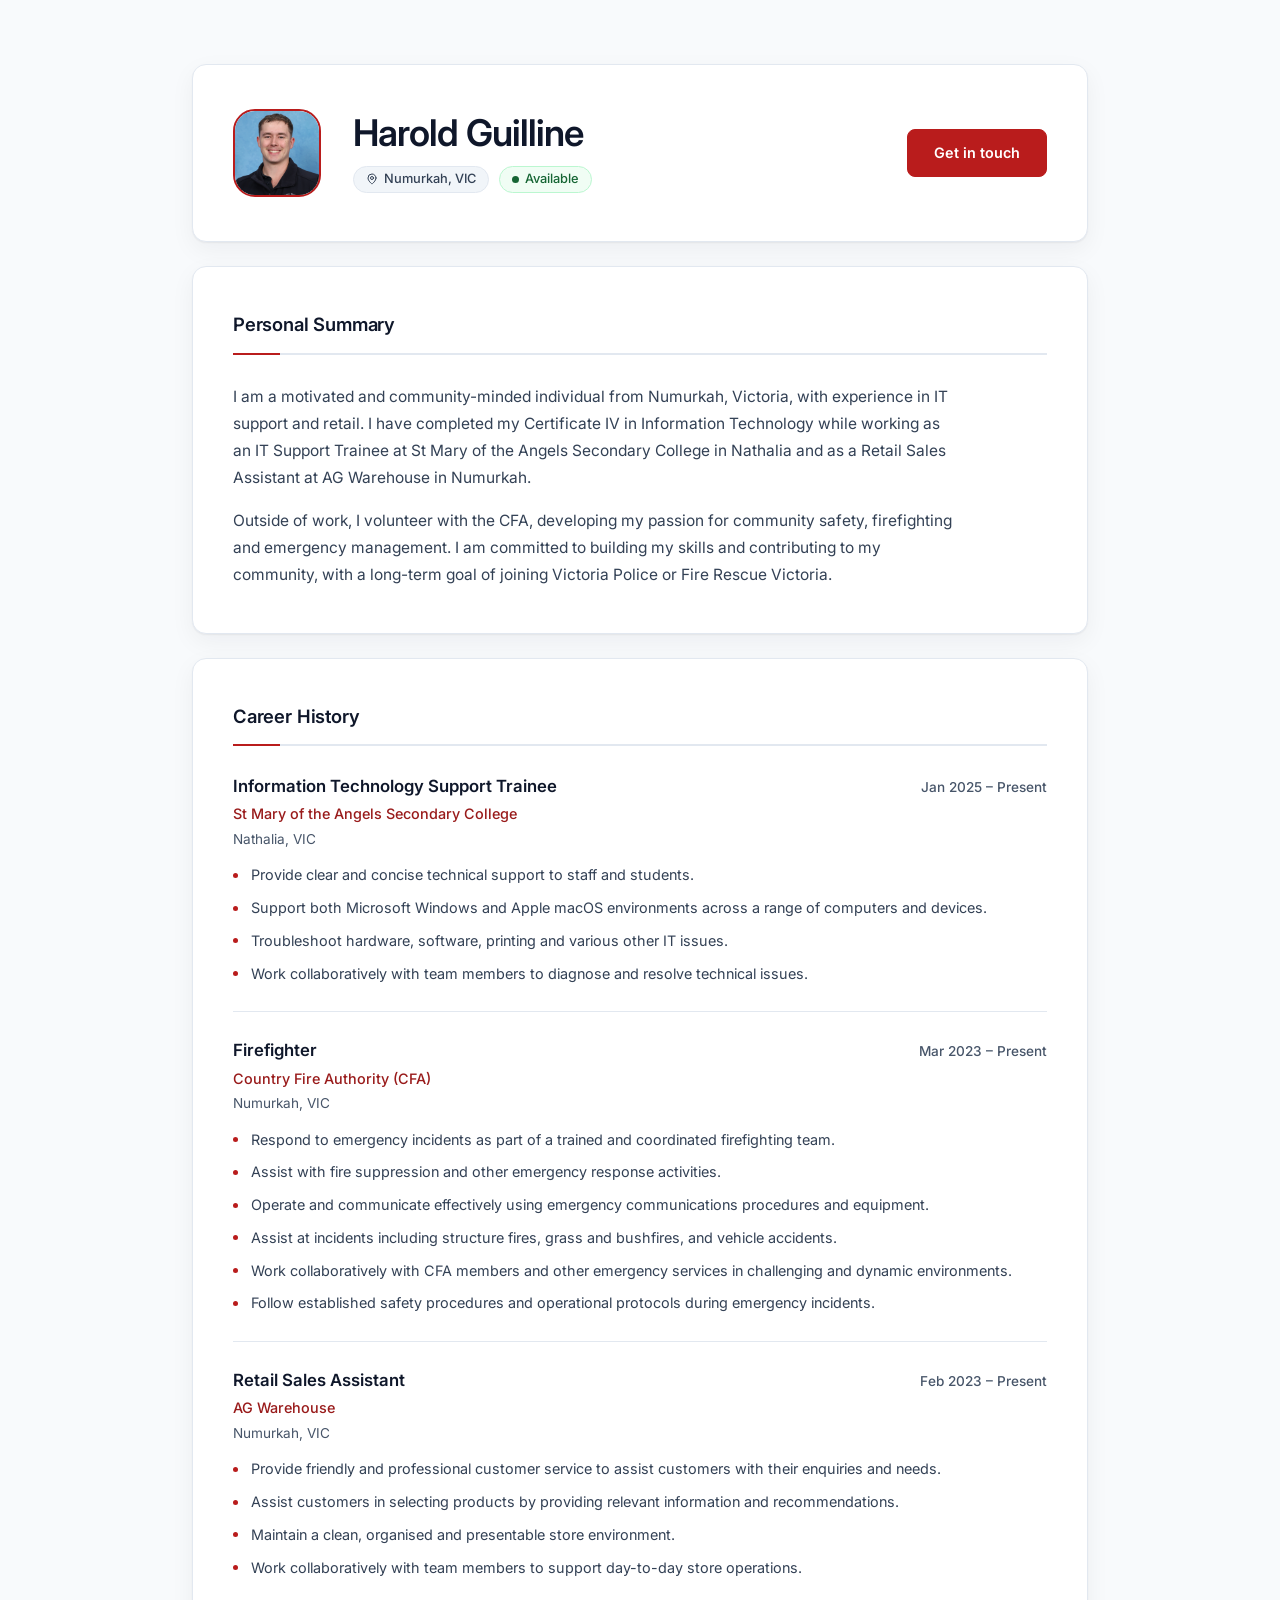
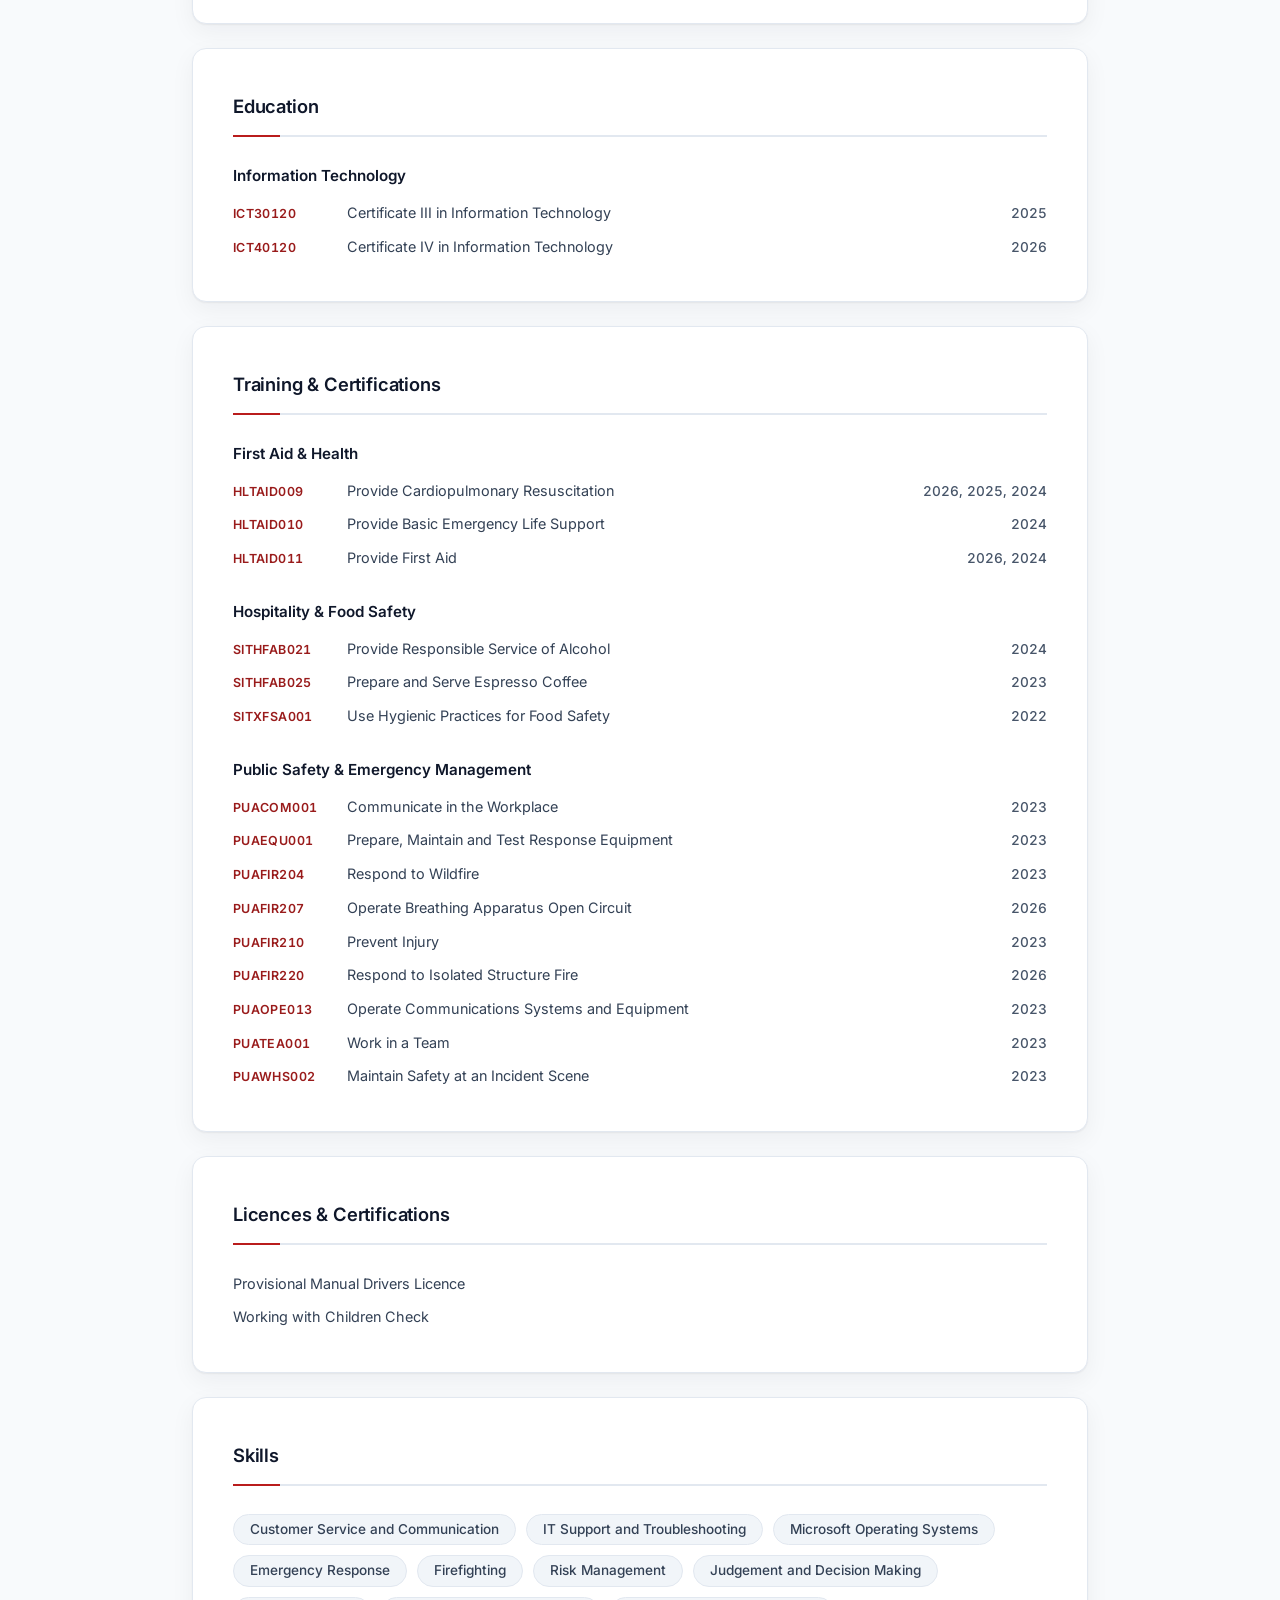
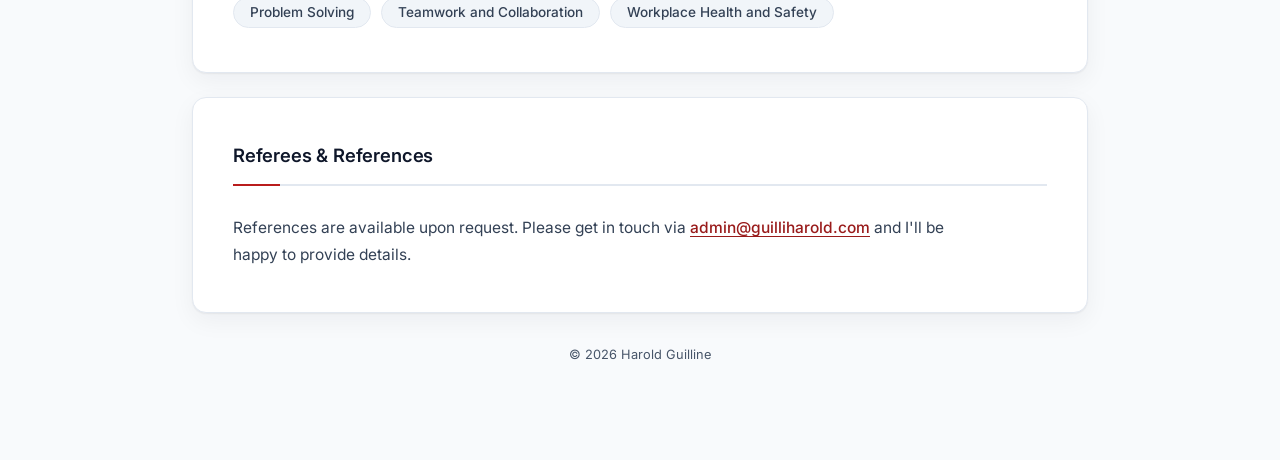
==== index.html @ 41d36a2b "Update index.html" ====
<!DOCTYPE html>
<html lang="en">
<head>
  <meta charset="UTF-8" />
  <meta name="viewport" content="width=device-width, initial-scale=1.0" />
  <title>Harold Guilline | Digital Resume</title>
  <link rel="preconnect" href="https://fonts.googleapis.com" />
  <link rel="preconnect" href="https://fonts.gstatic.com" crossorigin />
  <link href="https://fonts.googleapis.com/css2?family=Inter:wght@300;400;500;600&display=swap" rel="stylesheet" />
  <link rel="stylesheet" href="style.css" />
</head>
<body>

  <div class="background"></div>

  <main class="wrap">

    <!-- Hero Header -->
    <section class="card hero-card fade-in" style="--d:0.1s">
      <div class="hero-inner">

        <div class="avatar fade-in" style="--d:0.15s">
          <img src="avatar.jpg" alt="Harold Guilline" />
        </div>

        <div class="hero-text">
          <h1 class="title">Harold Guilline</h1>

          <div class="hero-badges">
            <span class="badge">
              <svg width="12" height="12" viewBox="0 0 24 24" fill="none" stroke="currentColor" stroke-width="2" stroke-linecap="round" stroke-linejoin="round"><path d="M20 10c0 6-8 12-8 12S4 16 4 10a8 8 0 0 1 16 0z"/><circle cx="12" cy="10" r="3"/></svg>
              Numurkah, VIC
            </span>
            <span class="badge badge-available">
              <span class="pulse-dot"></span>
              Available
            </span>
          </div>
        </div>

        <a class="button fade-in" style="--d:0.3s" href="mailto:admin@guilliharold.com">Get in touch</a>

      </div>
    </section>

    <!-- Personal Summary -->
    <section class="card fade-in" style="--d:0.2s">
      <h2 class="section-heading">Personal Summary</h2>
      <p class="about-text">
        I am a motivated and community-minded individual from Numurkah, Victoria, with experience in IT support and retail. I have completed my Certificate IV in Information Technology while working as an IT Support Trainee at St Mary of the Angels Secondary College in Nathalia and as a Retail Sales Assistant at AG Warehouse in Numurkah.
      </p>
      <p class="about-text">
        Outside of work, I volunteer with the CFA, developing my passion for community safety, firefighting and emergency management. I am committed to building my skills and contributing to my community, with a long-term goal of joining Victoria Police or Fire Rescue Victoria.
      </p>
    </section>

    <!-- Experience -->
    <section class="card fade-in" style="--d:0.3s">
      <h2 class="section-heading">Career History</h2>

      <div class="entry">
        <div class="entry-meta">
          <div class="entry-left">
            <span class="entry-role">Information Technology Support Trainee</span>
            <span class="entry-org">St Mary of the Angels Secondary College</span>
            <span class="entry-location">Nathalia, VIC</span>
          </div>
          <span class="entry-date">Jan 2025 – Present</span>
        </div>
        <ul class="entry-bullets">
          <li>Provide clear and concise technical support to staff and students.</li>
          <li>Support both Microsoft Windows and Apple macOS environments across a range of computers and devices.</li>
          <li>Troubleshoot hardware, software, printing and various other IT issues.</li>
          <li>Work collaboratively with team members to diagnose and resolve technical issues.</li>
        </ul>
      </div>

      <div class="entry">
        <div class="entry-meta">
          <div class="entry-left">
            <span class="entry-role">Firefighter</span>
            <span class="entry-org">Country Fire Authority (CFA)</span>
            <span class="entry-location">Numurkah, VIC</span>
          </div>
          <span class="entry-date">Mar 2023 – Present</span>
        </div>
        <ul class="entry-bullets">
          <li>Respond to emergency incidents as part of a trained and coordinated firefighting team.</li>
          <li>Assist with fire suppression and other emergency response activities.</li>
          <li>Operate and communicate effectively using emergency communications procedures and equipment.</li>
          <li>Assist at incidents including structure fires, grass and bushfires, and vehicle accidents.</li>
          <li>Work collaboratively with CFA members and other emergency services in challenging and dynamic environments.</li>
          <li>Follow established safety procedures and operational protocols during emergency incidents.</li>
        </ul>
      </div>
      
      <div class="entry">
        <div class="entry-meta">
          <div class="entry-left">
            <span class="entry-role">Retail Sales Assistant</span>
            <span class="entry-org">AG Warehouse</span>
            <span class="entry-location">Numurkah, VIC</span>
          </div>
          <span class="entry-date">Feb 2023 – Present</span>
        </div>
        <ul class="entry-bullets">
          <li>Provide friendly and professional customer service to assist customers with their enquiries and needs.</li>
          <li>Assist customers in selecting products by providing relevant information and recommendations.</li>
          <li>Maintain a clean, organised and presentable store environment.</li>
          <li>Work collaboratively with team members to support day-to-day store operations.</li>
        </ul>
      </div>

    </section>

    <!-- Qualifications -->
    <section class="card fade-in" style="--d:0.6s">
      <h2 class="section-heading">Education</h2>
      <div class="cert-grid">

        <div class="cert-group">
          <p class="cert-group-label">Information Technology</p>
          <ul class="cert-list">
            <li>
              <span class="cert-code">ICT30120</span>
              <span class="cert-name">Certificate III in Information Technology</span>
              <span class="cert-year">2025</span>
            </li>
            <li>
              <span class="cert-code">ICT40120</span>
              <span class="cert-name">Certificate IV in Information Technology</span>
              <span class="cert-year">2026</span>
            </li>
          </ul>
        </div>

      </div>
    </section>

    <!-- Training and Certifications -->
    <section class="card fade-in" style="--d:0.65s">
      <h2 class="section-heading">Training &amp; Certifications</h2>
      <div class="cert-grid">

        <div class="cert-group">
          <p class="cert-group-label">First Aid &amp; Health</p>
          <ul class="cert-list">
            <li>
              <span class="cert-code">HLTAID009</span>
              <span class="cert-name">Provide Cardiopulmonary Resuscitation</span>
              <span class="cert-year">2026, 2025, 2024</span>
            </li>
            <li>
              <span class="cert-code">HLTAID010</span>
              <span class="cert-name">Provide Basic Emergency Life Support</span>
              <span class="cert-year">2024</span>
            </li>
            <li>
              <span class="cert-code">HLTAID011</span>
              <span class="cert-name">Provide First Aid</span>
              <span class="cert-year">2026, 2024</span>
            </li>
          </ul>
        </div>

        <div class="cert-group">
          <p class="cert-group-label">Hospitality &amp; Food Safety</p>
          <ul class="cert-list">
            <li>
              <span class="cert-code">SITHFAB021</span>
              <span class="cert-name">Provide Responsible Service of Alcohol</span>
              <span class="cert-year">2024</span>
            </li>
            <li>
              <span class="cert-code">SITHFAB025</span>
              <span class="cert-name">Prepare and Serve Espresso Coffee</span>
              <span class="cert-year">2023</span>
            </li>
            <li>
              <span class="cert-code">SITXFSA001</span>
              <span class="cert-name">Use Hygienic Practices for Food Safety</span>
              <span class="cert-year">2022</span>
            </li>
          </ul>
        </div>

        <div class="cert-group">
          <p class="cert-group-label">Public Safety &amp; Emergency Management</p>
          <ul class="cert-list">
            <li>
              <span class="cert-code">PUACOM001</span>
              <span class="cert-name">Communicate in the Workplace</span>
              <span class="cert-year">2023</span>
            </li>
            <li>
              <span class="cert-code">PUAEQU001</span>
              <span class="cert-name">Prepare, Maintain and Test Response Equipment</span>
              <span class="cert-year">2023</span>
            </li>
            <li>
              <span class="cert-code">PUAFIR204</span>
              <span class="cert-name">Respond to Wildfire</span>
              <span class="cert-year">2023</span>
            </li>
            <li>
              <span class="cert-code">PUAFIR207</span>
              <span class="cert-name">Operate Breathing Apparatus Open Circuit</span>
              <span class="cert-year">2026</span>
            </li>
            <li>
              <span class="cert-code">PUAFIR210</span>
              <span class="cert-name">Prevent Injury</span>
              <span class="cert-year">2023</span>
            </li>
            <li>
              <span class="cert-code">PUAFIR220</span>
              <span class="cert-name">Respond to Isolated Structure Fire</span>
              <span class="cert-year">2026</span>
            </li>
            <li>
              <span class="cert-code">PUAOPE013</span>
              <span class="cert-name">Operate Communications Systems and Equipment</span>
              <span class="cert-year">2023</span>
            </li>
            <li>
              <span class="cert-code">PUATEA001</span>
              <span class="cert-name">Work in a Team</span>
              <span class="cert-year">2023</span>
            </li>
            <li>
              <span class="cert-code">PUAWHS002</span>
              <span class="cert-name">Maintain Safety at an Incident Scene</span>
              <span class="cert-year">2023</span>
            </li>
          </ul>
        </div>

      </div>
    </section>

    <!-- Licences & Checks -->
    <section class="card fade-in" style="--d:0.68s">
      <h2 class="section-heading">Licences &amp; Certifications</h2>
      <div class="cert-grid">
        <ul class="cert-list">
          <li>
            <span class="cert-name">Provisional Manual Drivers Licence</span>
          </li>
          <li>
            <span class="cert-name">Working with Children Check</span>
          </li>
        </ul>
      </div>
    </section>

    <!-- Skills -->
    <section class="card fade-in" style="--d:0.72s">
      <h2 class="section-heading">Skills</h2>
      <ul class="pill-list">
        <li>Customer Service and Communication</li>
        <li>IT Support and Troubleshooting</li>
        <li>Microsoft Operating Systems</li>
        <li>Emergency Response</li>
        <li>Firefighting</li>
        <li>Risk Management</li>
        <li>Judgement and Decision Making</li>
        <li>Problem Solving</li>
        <li>Teamwork and Collaboration</li>
        <li>Workplace Health and Safety</li>
      </ul>
    </section>

    <!-- Referees & References -->
    <section class="card fade-in" style="--d:0.7s">
      <h2 class="section-heading">Referees &amp; References</h2>
      <p class="about-text">References are available upon request. Please get in touch via <a class="inline-link" href="mailto:admin@guilliharold.com">admin@guilliharold.com</a> and I'll be happy to provide details.</p>
    </section>

    <footer class="footer fade-in" style="--d:0.85s">
      © <span id="year"></span> Harold Guilline
    </footer>

  </main>

  <script src="script.js"></script>
</body>
</html>
---- style.css ----
:root {
  --bg: #f8fafc;
  --card: #ffffff;
  --border: #e2e8f0;
  --rule: #e2e8f0;
  --text: #0f172a;
  --text-2: #334155;   /* body copy, about 10:1 on card */
  --text-3: #475569;   /* dates, locations, about 7.5:1 */
  --accent: #b91c1c;   /* CFA / FRV red */
  --accent-strong: #991b1b;
  --on-accent: #ffffff;
  --ok: #166534;
  --ok-bg: #f0fdf4;
  --ok-border: #bbf7d0;
  --pill-bg: #f1f5f9;
  --shadow: 0 1px 2px rgba(15, 23, 42, 0.06), 0 8px 24px rgba(15, 23, 42, 0.05);
  --focus: #1d4ed8;
}

* {
  margin: 0;
  padding: 0;
  box-sizing: border-box;
  font-family: 'Inter', ui-sans-serif, system-ui, -apple-system, sans-serif;
}

body {
  min-height: 100vh;
  background: var(--bg);
  color: var(--text);
  line-height: 1.5;
}

/* Static background: kept in the markup, but no longer animated or blurred */
.background { display: none; }

a:focus-visible,
.button:focus-visible {
  outline: 3px solid var(--focus);
  outline-offset: 3px;
}

/* ── Layout ─────────────────────────────────── */
.wrap {
  position: relative;
  width: 100%;
  max-width: 960px;
  margin: 0 auto;
  padding: 64px 32px 96px;
  display: flex;
  flex-direction: column;
  gap: 24px;
}

.card {
  padding: 44px 40px;
  border-radius: 14px;
  background: var(--card);
  border: 1px solid var(--border);
  box-shadow: var(--shadow);
}

/* ── Entrance: one gentle fade, content visible if it fails ── */
.fade-in {
  animation: fade-up 0.5s ease-out both;
  animation-delay: var(--d, 0s);
}

@keyframes fade-up {
  from { opacity: 0; transform: translateY(8px); }
  to   { opacity: 1; transform: none; }
}

/* ── Hero ───────────────────────────────────── */
.hero-inner {
  display: flex;
  align-items: center;
  gap: 32px;
}

.avatar {
  width: 88px;
  height: 88px;
  border-radius: 25%;
  flex-shrink: 0;
  overflow: hidden;
  background: var(--pill-bg);
  border: 2px solid var(--accent);
}

.avatar img {
  width: 100%;
  height: 100%;
  object-fit: cover;
  display: block;
}

.hero-text { flex: 1; min-width: 0; }

.title {
  font-size: 2.3rem;
  font-weight: 600;
  letter-spacing: -0.025em;
  line-height: 1.1;
  margin-bottom: 12px;
  color: var(--text);
}

.hero-badges {
  display: flex;
  align-items: center;
  gap: 10px;
  flex-wrap: wrap;
}

.badge {
  display: inline-flex;
  align-items: center;
  gap: 6px;
  font-size: 0.8rem;
  font-weight: 500;
  color: var(--text-2);
  padding: 6px 12px;
  border-radius: 100px;
  background: var(--pill-bg);
  border: 1px solid var(--border);
  line-height: 1;
}

.badge-available {
  color: var(--ok);
  background: var(--ok-bg);
  border-color: var(--ok-border);
}

.pulse-dot {
  width: 7px;
  height: 7px;
  border-radius: 50%;
  background: var(--ok);
  animation: pulse 2.4s ease infinite;
}

@keyframes pulse {
  0%   { box-shadow: 0 0 0 0 var(--ok-border); }
  70%  { box-shadow: 0 0 0 6px transparent; }
  100% { box-shadow: 0 0 0 0 transparent; }
}

/* ── Button ─────────────────────────────────── */
.button {
  display: inline-block;
  padding: 12px 26px;
  border-radius: 8px;
  text-decoration: none;
  font-size: 0.9rem;
  font-weight: 600;
  white-space: nowrap;
  flex-shrink: 0;
  color: var(--on-accent);
  background: var(--accent);
  border: 1px solid var(--accent);
  transition: filter 0.2s ease;
}

.button:hover { filter: brightness(1.1); }

/* ── Section headings ───────────────────────── */
.section-heading {
  font-size: 1.15rem;
  font-weight: 600;
  letter-spacing: -0.01em;
  color: var(--text);
  margin-bottom: 28px;
  padding-bottom: 14px;
  border-bottom: 2px solid var(--accent);
  display: inline-block;
  min-width: 100%;
  border-image: linear-gradient(to right, var(--accent) 48px, var(--rule) 48px) 1;
}

/* ── Text ───────────────────────────────────── */
.about-text {
  font-size: 0.97rem;
  font-weight: 400;
  color: var(--text-2);
  line-height: 1.75;
  max-width: 72ch;
  text-wrap: pretty;
}

.about-text + .about-text { margin-top: 16px; }

/* ── Entries ────────────────────────────────── */
.entry {
  padding: 26px 0;
  border-bottom: 1px solid var(--rule);
}

.entry:first-of-type { padding-top: 0; }
.entry:last-of-type  { border-bottom: none; padding-bottom: 0; }

.entry-meta {
  display: flex;
  justify-content: space-between;
  align-items: flex-start;
  gap: 24px;
  margin-bottom: 14px;
}

.entry-left {
  display: flex;
  flex-direction: column;
  gap: 4px;
}

.entry-role {
  font-size: 1.05rem;
  font-weight: 600;
  color: var(--text);
}

.entry-org {
  font-size: 0.9rem;
  font-weight: 500;
  color: var(--accent-strong);
}

.entry-location {
  font-size: 0.85rem;
  color: var(--text-3);
}

.entry-date {
  font-size: 0.85rem;
  font-weight: 500;
  color: var(--text-3);
  white-space: nowrap;
  flex-shrink: 0;
  padding-top: 3px;
}

.entry-bullets {
  list-style: none;
  display: flex;
  flex-direction: column;
  gap: 9px;
}

.entry-bullets li {
  font-size: 0.9rem;
  color: var(--text-2);
  line-height: 1.65;
  padding-left: 18px;
  position: relative;
  text-wrap: pretty; /* avoids one-word last lines */
}

.entry-bullets li::before {
  content: '';
  position: absolute;
  left: 0;
  top: 0.65em;
  width: 5px;
  height: 5px;
  border-radius: 50%;
  background: var(--accent);
}

/* ── Skill pills ────────────────────────────── */
.pill-list {
  list-style: none;
  display: flex;
  flex-wrap: wrap;
  gap: 10px;
}

.pill-list li {
  font-size: 0.85rem;
  font-weight: 500;
  padding: 8px 16px;
  border-radius: 100px;
  background: var(--pill-bg);
  border: 1px solid var(--border);
  color: var(--text-2);
  line-height: 1;
}

/* ── Certificates ───────────────────────────── */
.cert-grid {
  display: flex;
  flex-direction: column;
  gap: 32px;
}

.cert-group-label {
  font-size: 0.95rem;
  font-weight: 600;
  color: var(--text);
  margin-bottom: 14px;
}

.cert-list {
  list-style: none;
  display: flex;
  flex-direction: column;
  gap: 12px;
}

.cert-list li {
  display: flex;
  align-items: baseline;
  gap: 14px;
}

.cert-code {
  font-size: 0.78rem;
  font-weight: 600;
  font-variant-numeric: tabular-nums;
  letter-spacing: 0.03em;
  color: var(--accent-strong);
  white-space: nowrap;
  flex-shrink: 0;
  min-width: 100px;
}

.cert-year {
  font-size: 0.85rem;
  font-weight: 500;
  font-variant-numeric: tabular-nums;
  color: var(--text-3);
  white-space: nowrap;
  flex-shrink: 0;
  margin-left: auto;
}

.cert-name {
  font-size: 0.9rem;
  color: var(--text-2);
  line-height: 1.5;
}

/* ── Links & footer ─────────────────────────── */
.inline-link,
.inline-link:link,
.inline-link:visited {
  color: var(--accent-strong);
  font-weight: 500;
  text-decoration: underline;
  text-underline-offset: 3px;
}

.inline-link:hover { filter: brightness(1.15); }

.footer {
  text-align: center;
  font-size: 0.8rem;
  color: var(--text-3);
  padding-top: 8px;
}

/* ── Responsive ─────────────────────────────── */
@media (max-width: 700px) {
  .wrap         { padding: 36px 16px 64px; gap: 16px; }
  .card         { padding: 30px 22px; }
  .hero-inner   { flex-direction: column; align-items: flex-start; gap: 20px; }
  .button       { width: 100%; text-align: center; }
  .title        { font-size: 1.9rem; }
  .entry-meta   { flex-direction: column; gap: 6px; }
  .cert-list li { flex-direction: column; gap: 2px; }
  .cert-code    { min-width: unset; }
  .cert-year    { margin-left: 0; }
}

/* ── Reduced motion ─────────────────────────── */
@media (prefers-reduced-motion: reduce) {
  .fade-in, .pulse-dot { animation: none; }
  .button { transition: none; }
}

/* ── Print / Save as PDF: always clean black on white ── */
@media print {
  :root {
    --bg: #fff; --card: #fff; --border: #cbd5e1; --rule: #cbd5e1;
    --text: #000; --text-2: #1e293b; --text-3: #334155;
    --accent: #991b1b; --accent-strong: #991b1b;
    --ok: #166534; --ok-bg: #fff; --ok-border: #cbd5e1;
    --pill-bg: #fff; --shadow: none;
  }
  body { min-height: 0; }
  .wrap { max-width: none; padding: 0; gap: 12px; }
  .card { box-shadow: none; border: none; padding: 12px 0; break-inside: avoid-page; }
  .fade-in { animation: none; }
  .button, .pulse-dot { display: none; }
}
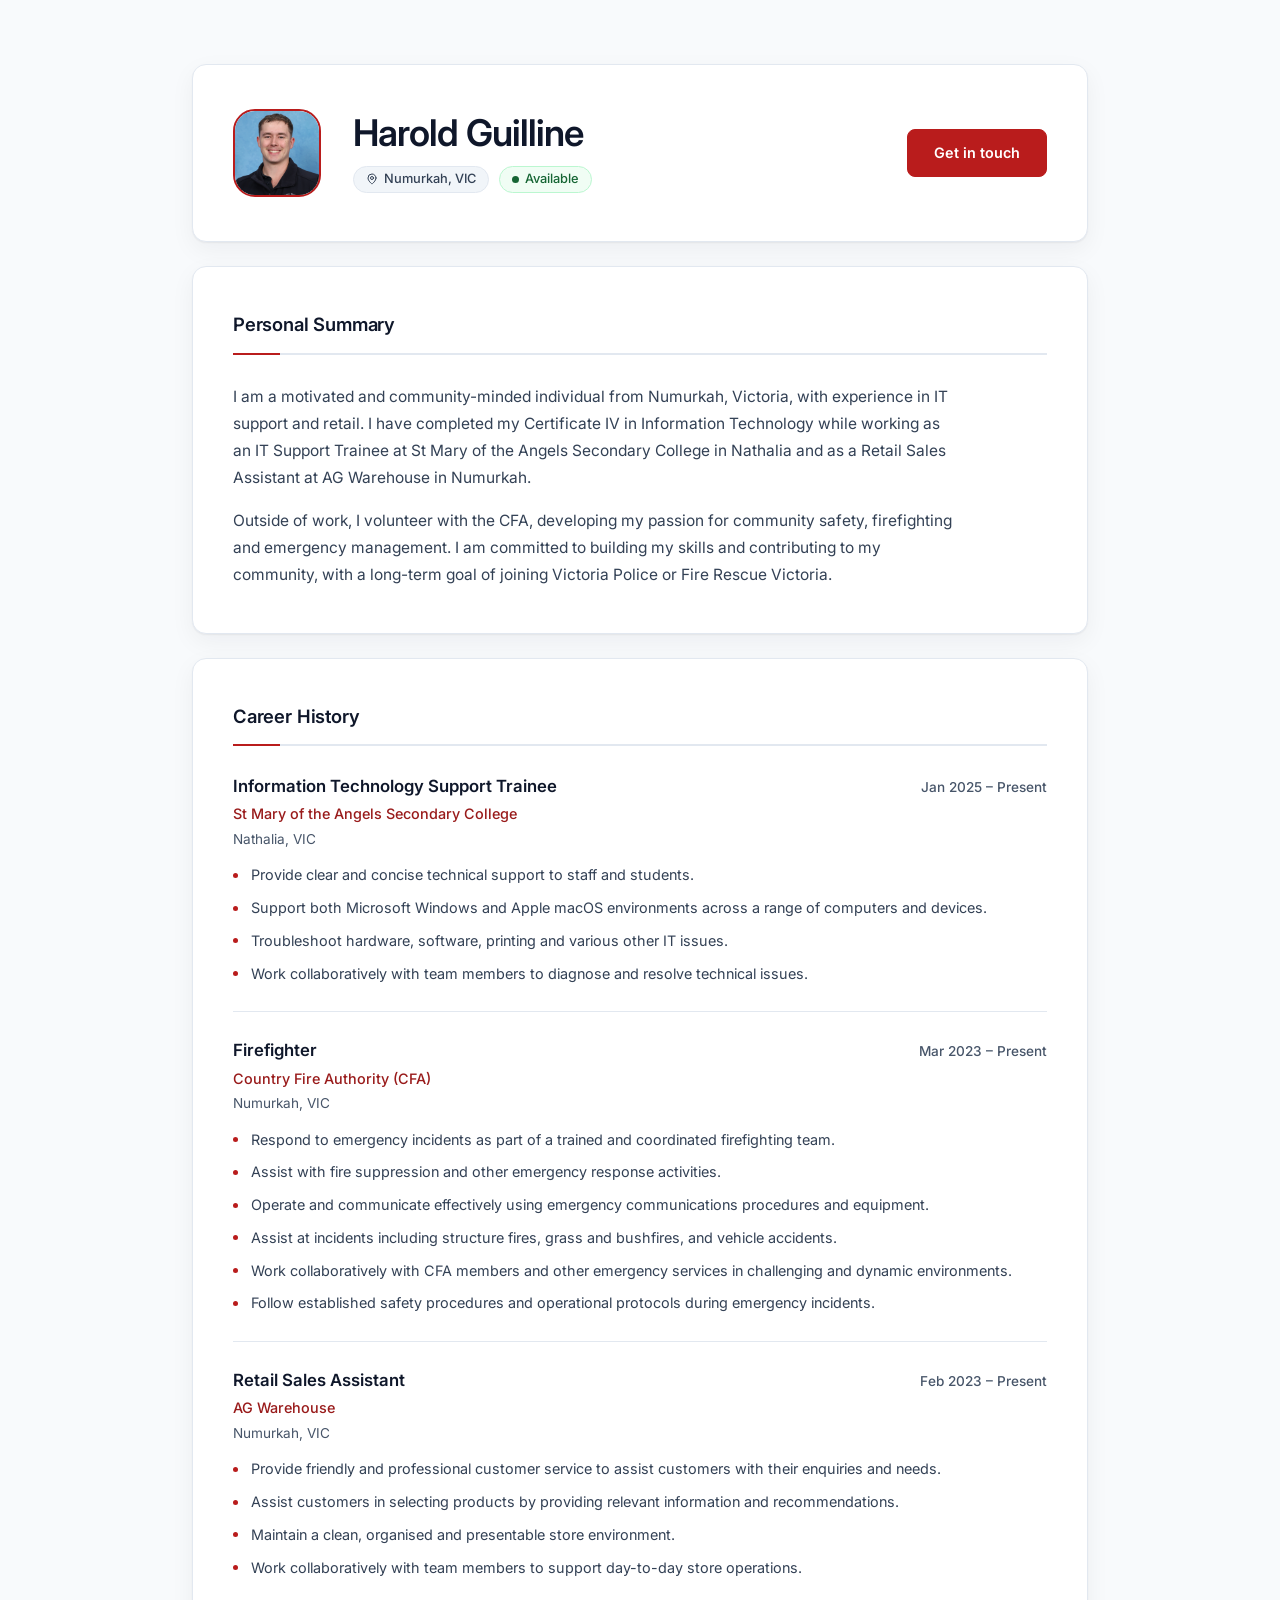
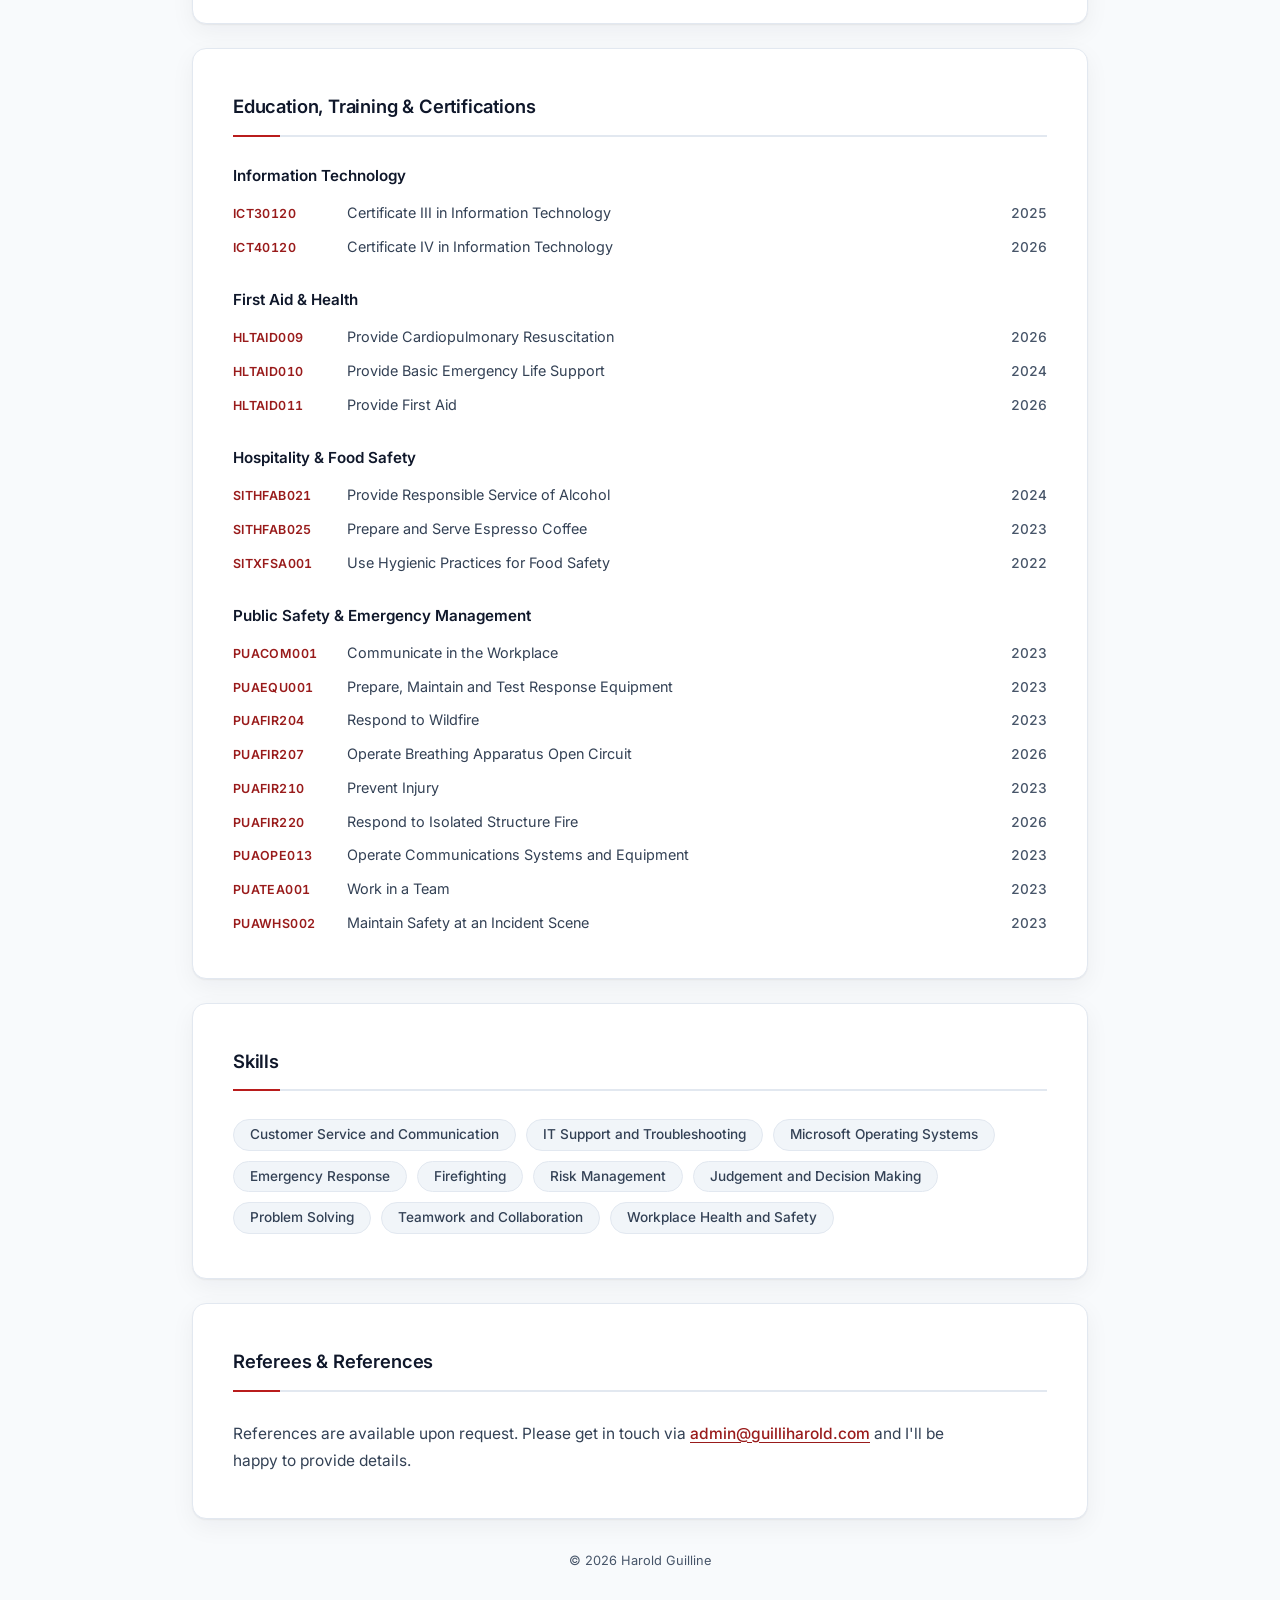
==== commit e1c36a97: "Update index.html" ====
--- a/index.html
+++ b/index.html
@@ -115,7 +115,7 @@
 
     <!-- Qualifications -->
     <section class="card fade-in" style="--d:0.6s">
-      <h2 class="section-heading">Education</h2>
+      <h2 class="section-heading">Education, Training &amp; Certifications</h2>
       <div class="cert-grid">
 
         <div class="cert-group">
@@ -134,13 +134,6 @@
           </ul>
         </div>
 
-      </div>
-    </section>
-
-    <!-- Training and Certifications -->
-    <section class="card fade-in" style="--d:0.65s">
-      <h2 class="section-heading">Training &amp; Certifications</h2>
-      <div class="cert-grid">
 
         <div class="cert-group">
           <p class="cert-group-label">First Aid &amp; Health</p>
@@ -148,7 +141,7 @@
             <li>
               <span class="cert-code">HLTAID009</span>
               <span class="cert-name">Provide Cardiopulmonary Resuscitation</span>
-              <span class="cert-year">2026, 2025, 2024</span>
+              <span class="cert-year">2026</span>
             </li>
             <li>
               <span class="cert-code">HLTAID010</span>
@@ -158,7 +151,7 @@
             <li>
               <span class="cert-code">HLTAID011</span>
               <span class="cert-name">Provide First Aid</span>
-              <span class="cert-year">2026, 2024</span>
+              <span class="cert-year">2026</span>
             </li>
           </ul>
         </div>
@@ -235,21 +228,6 @@
           </ul>
         </div>
 
-      </div>
-    </section>
-
-    <!-- Licences & Checks -->
-    <section class="card fade-in" style="--d:0.68s">
-      <h2 class="section-heading">Licences &amp; Certifications</h2>
-      <div class="cert-grid">
-        <ul class="cert-list">
-          <li>
-            <span class="cert-name">Provisional Manual Drivers Licence</span>
-          </li>
-          <li>
-            <span class="cert-name">Working with Children Check</span>
-          </li>
-        </ul>
       </div>
     </section>
 
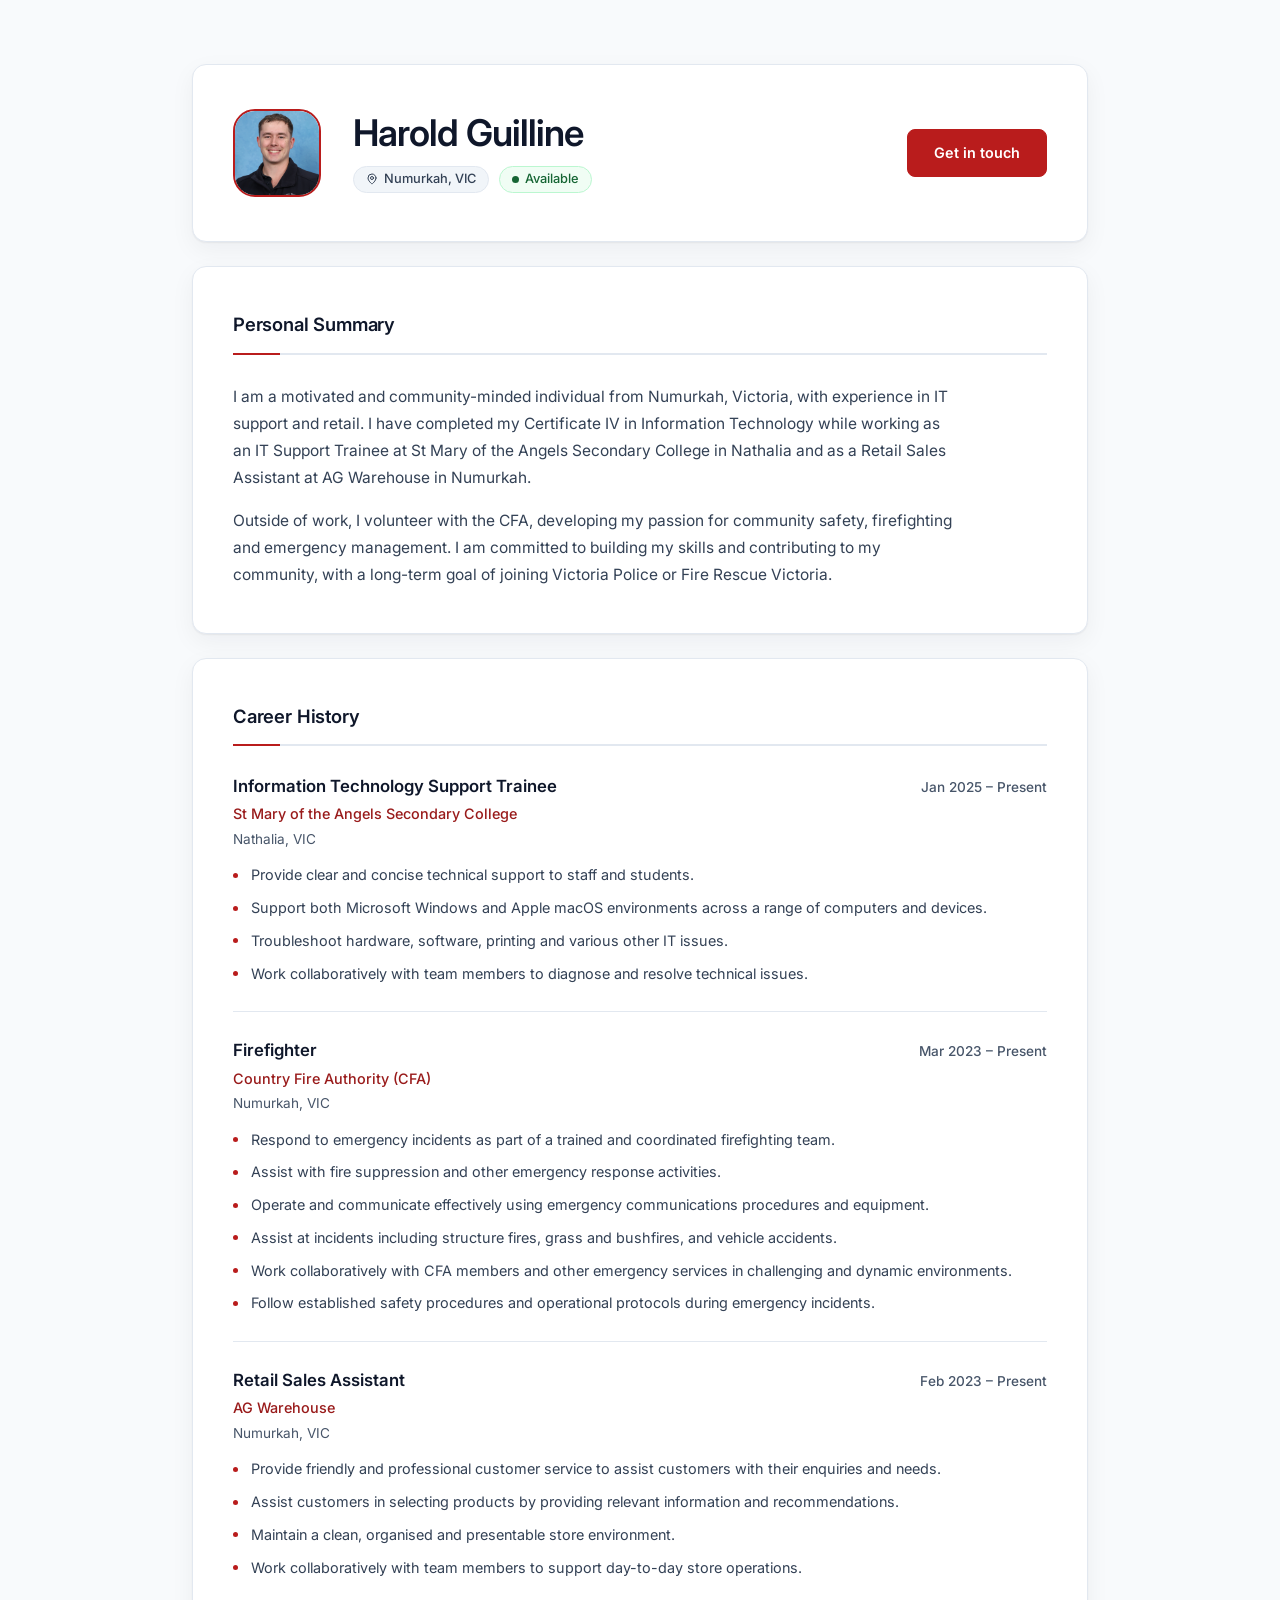
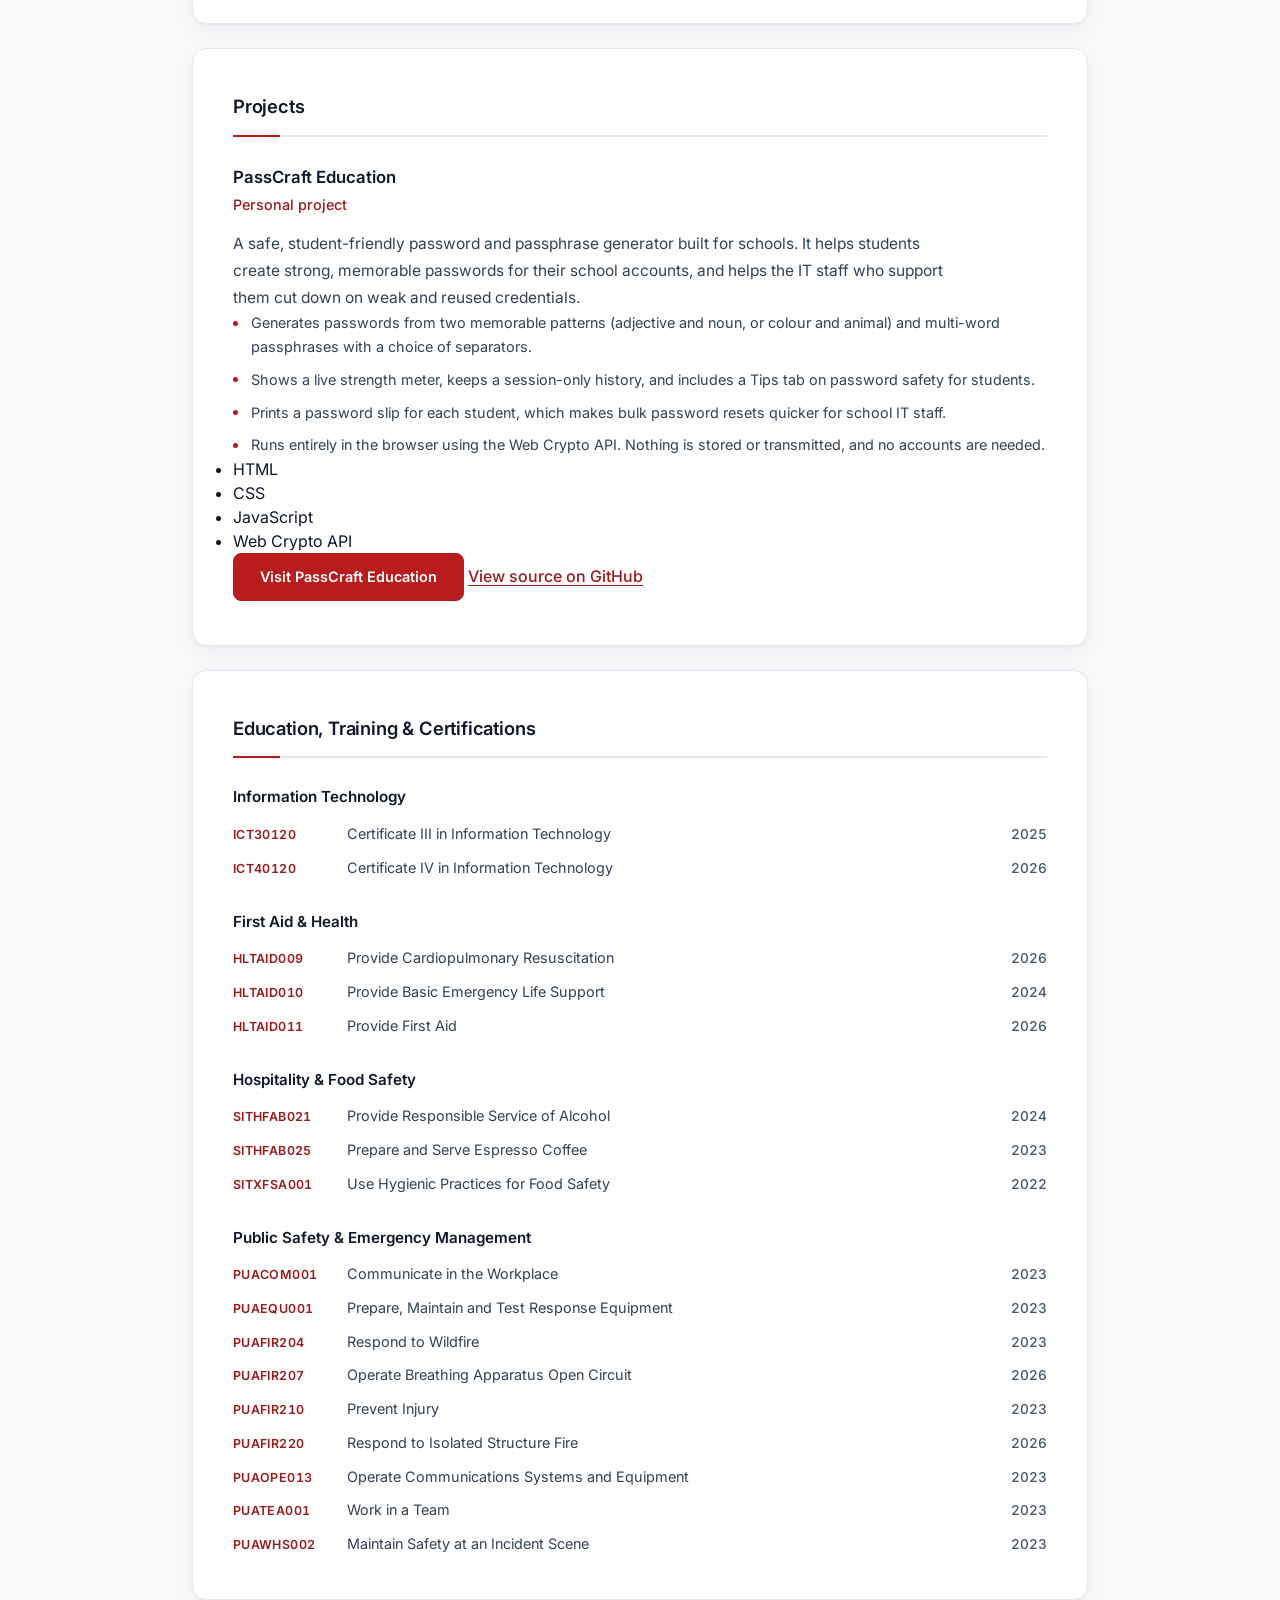
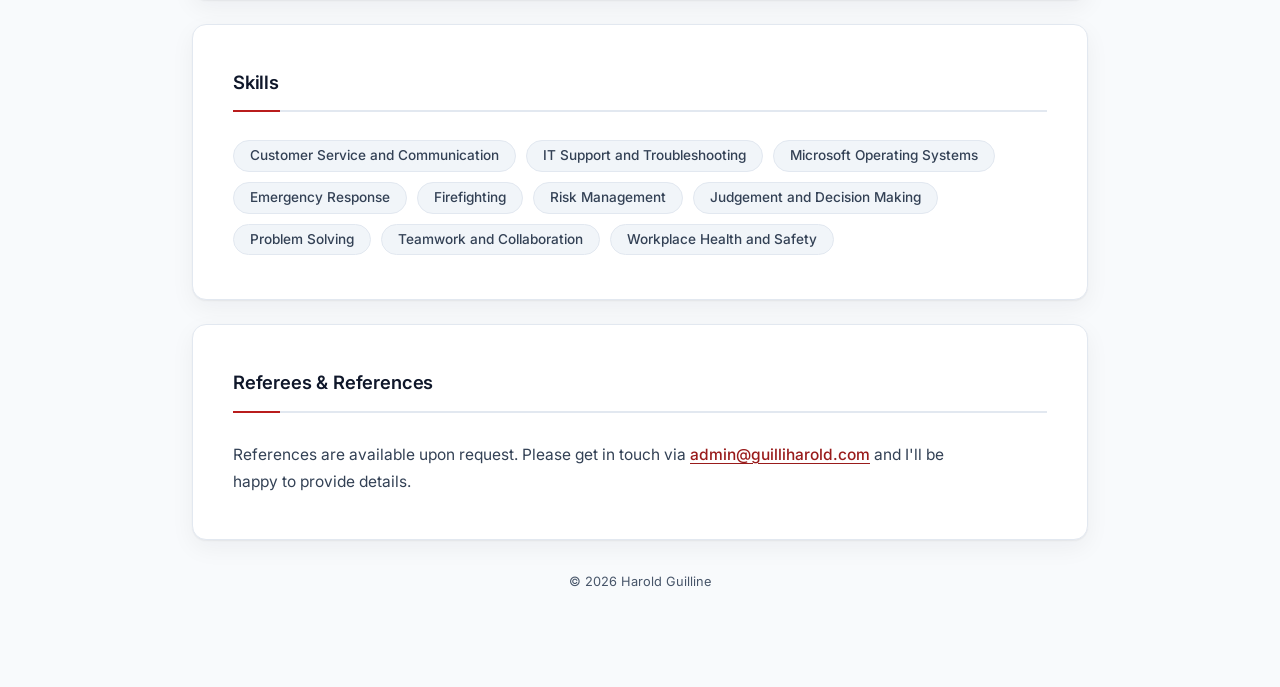
==== commit 81b30621: "Update index.html" ====
--- a/index.html
+++ b/index.html
@@ -111,6 +111,39 @@
         </ul>
       </div>
 
+    </section>
+
+    <!-- Projects -->
+    <section class="card fade-in" style="--d:0.45s">
+      <h2 class="section-heading">Projects</h2>
+
+      <div class="entry">
+        <div class="entry-meta">
+          <div class="entry-left">
+            <span class="entry-role">PassCraft Education</span>
+            <span class="entry-org">Personal project</span>
+          </div>
+        </div>
+        <p class="about-text">
+          A safe, student-friendly password and passphrase generator built for schools. It helps students create strong, memorable passwords for their school accounts, and helps the IT staff who support them cut down on weak and reused credentials.
+        </p>
+        <ul class="entry-bullets project-bullets">
+          <li>Generates passwords from two memorable patterns (adjective and noun, or colour and animal) and multi-word passphrases with a choice of separators.</li>
+          <li>Shows a live strength meter, keeps a session-only history, and includes a Tips tab on password safety for students.</li>
+          <li>Prints a password slip for each student, which makes bulk password resets quicker for school IT staff.</li>
+          <li>Runs entirely in the browser using the Web Crypto API. Nothing is stored or transmitted, and no accounts are needed.</li>
+        </ul>
+        <ul class="tag-list" aria-label="Technologies used">
+          <li>HTML</li>
+          <li>CSS</li>
+          <li>JavaScript</li>
+          <li>Web Crypto API</li>
+        </ul>
+        <div class="project-actions">
+          <a class="button" href="https://guilliharold.github.io/passcraft-education/" target="_blank" rel="noopener">Visit PassCraft Education</a>
+          <a class="inline-link" href="https://github.com/guilliharold/passcraft-education" target="_blank" rel="noopener">View source on GitHub</a>
+        </div>
+      </div>
     </section>
 
     <!-- Qualifications -->
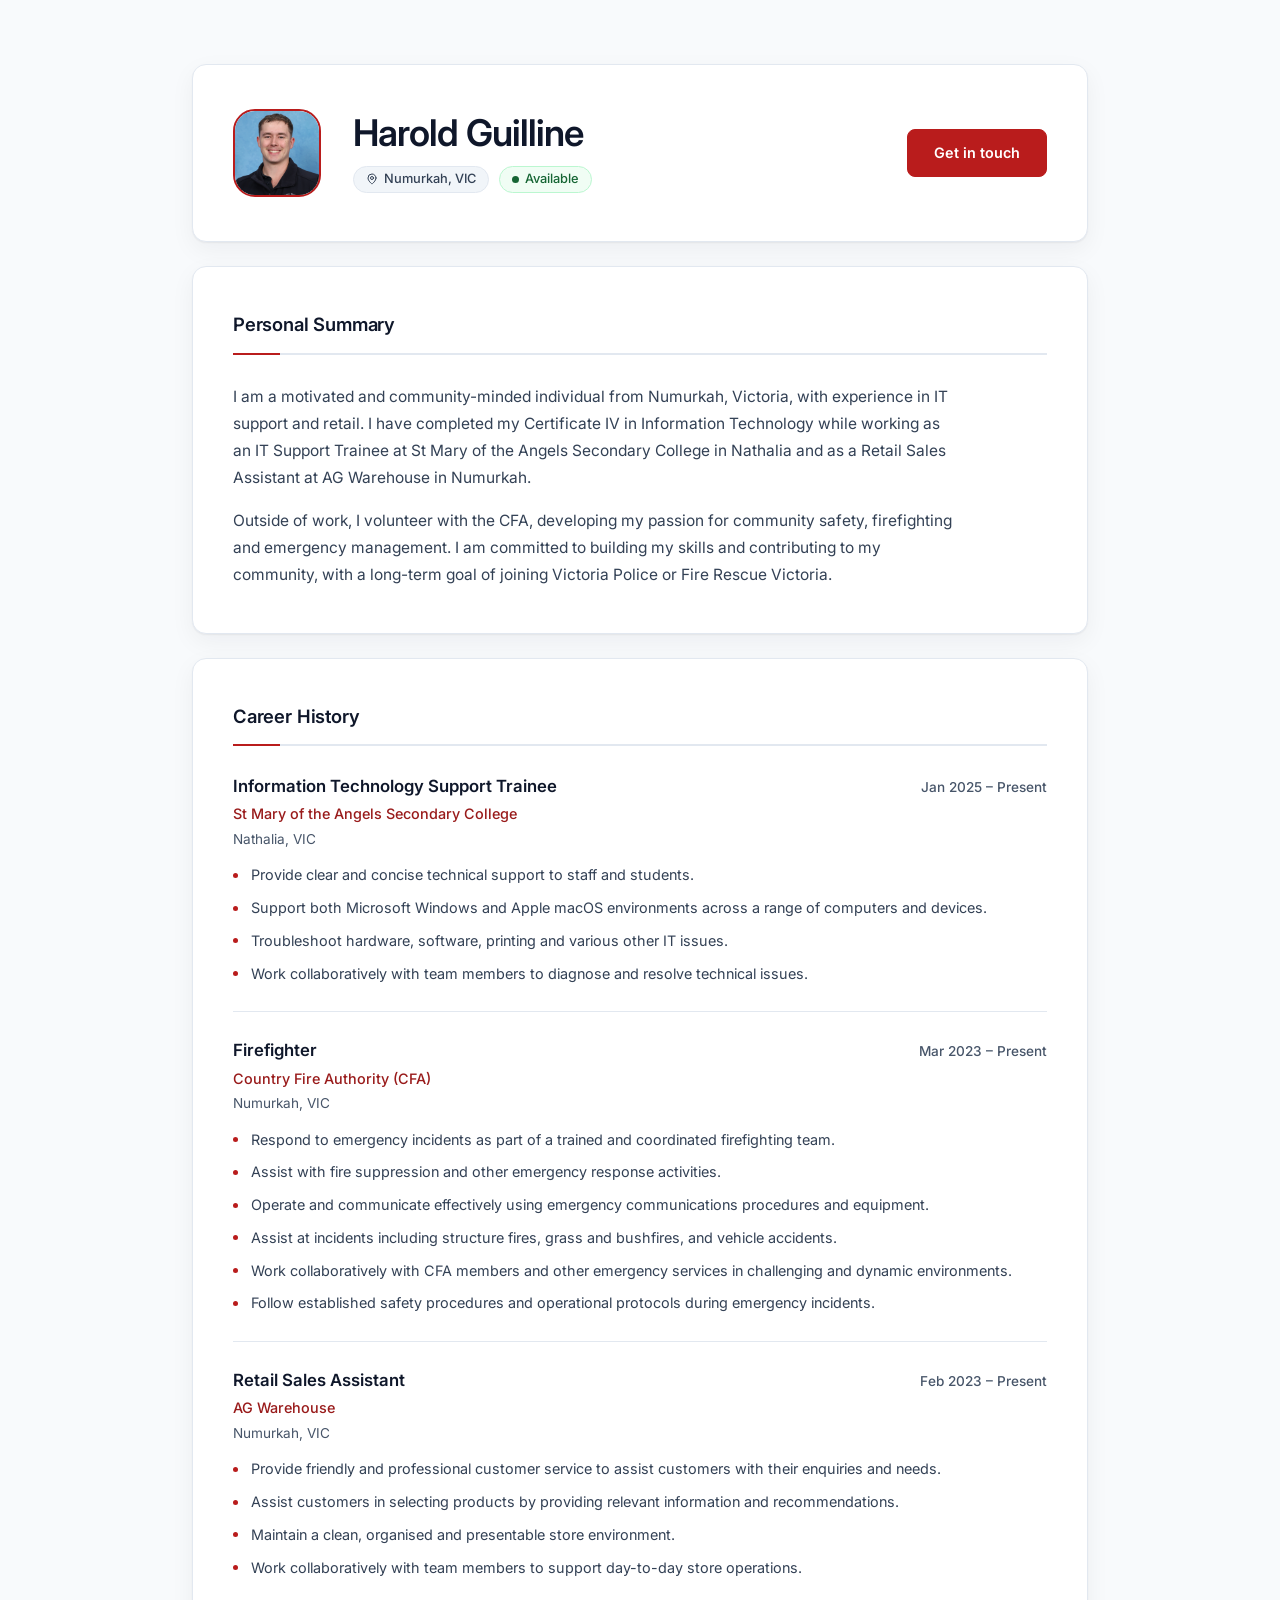
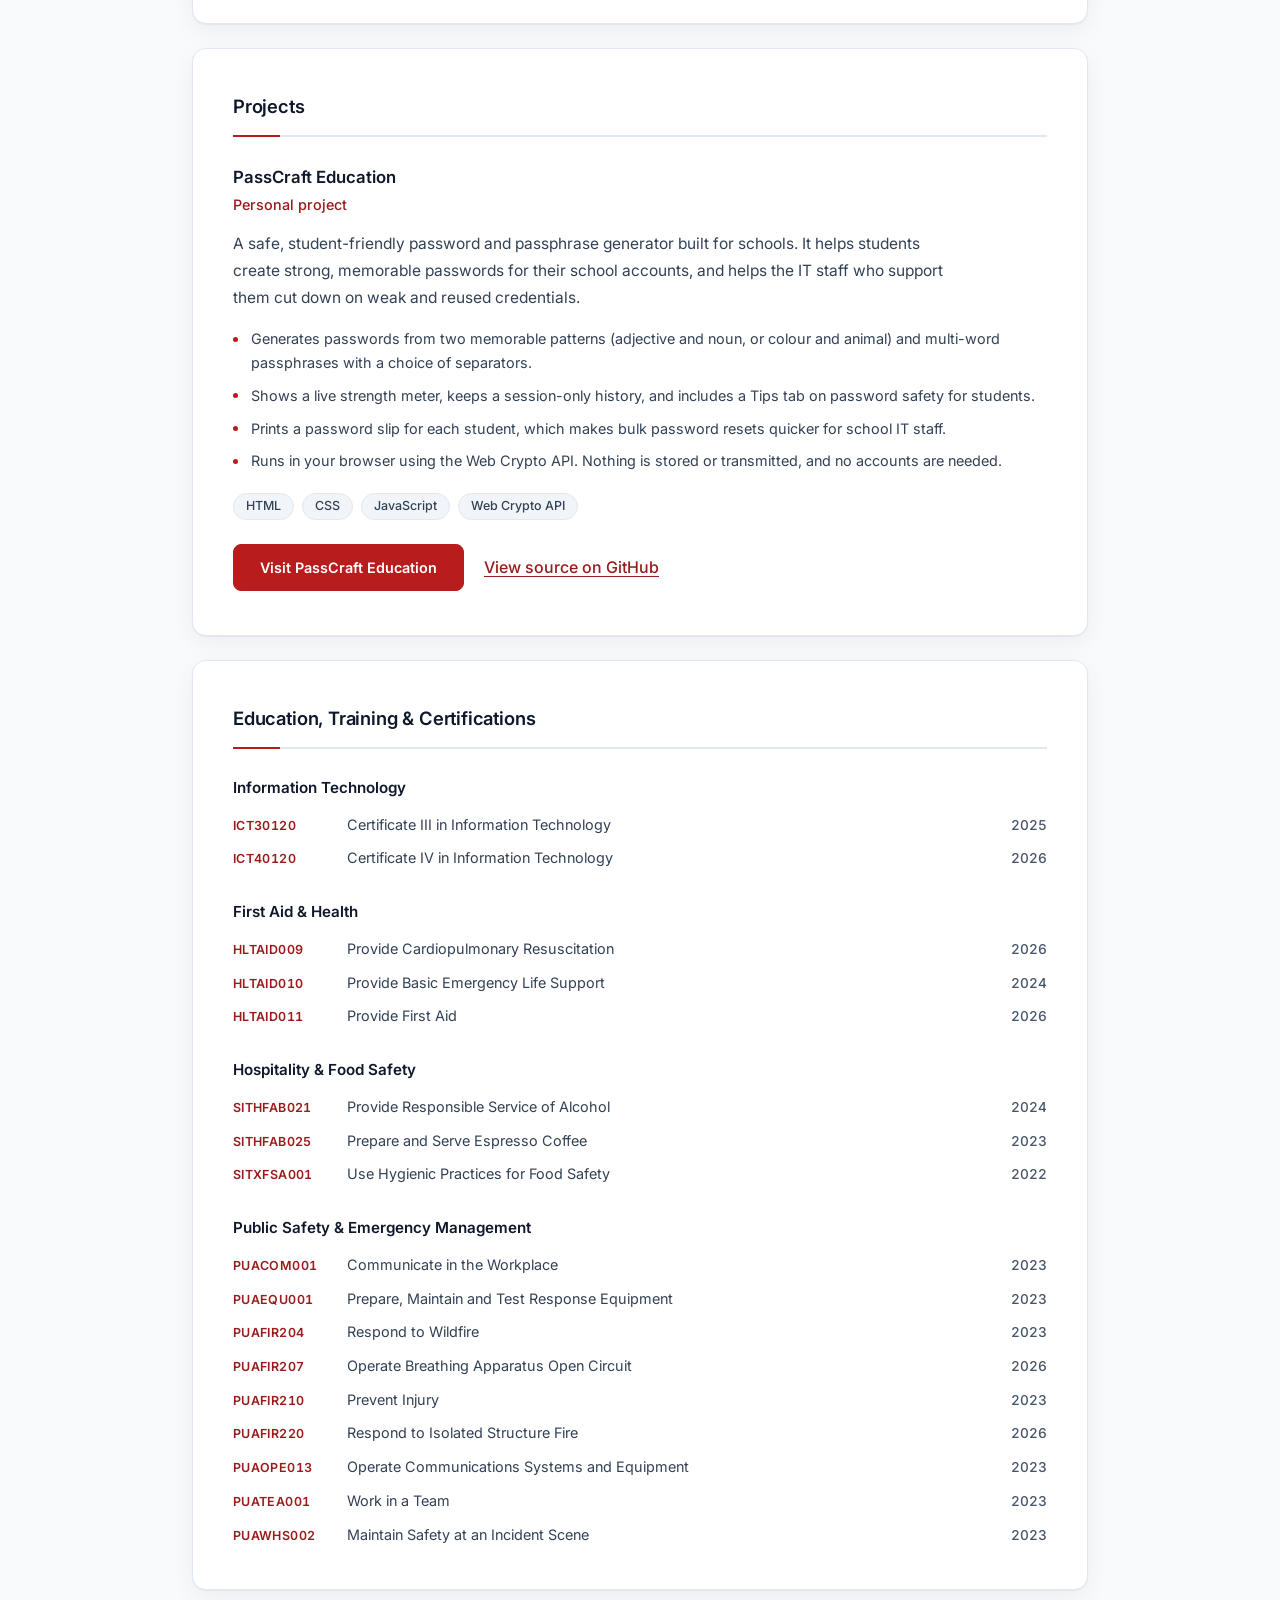
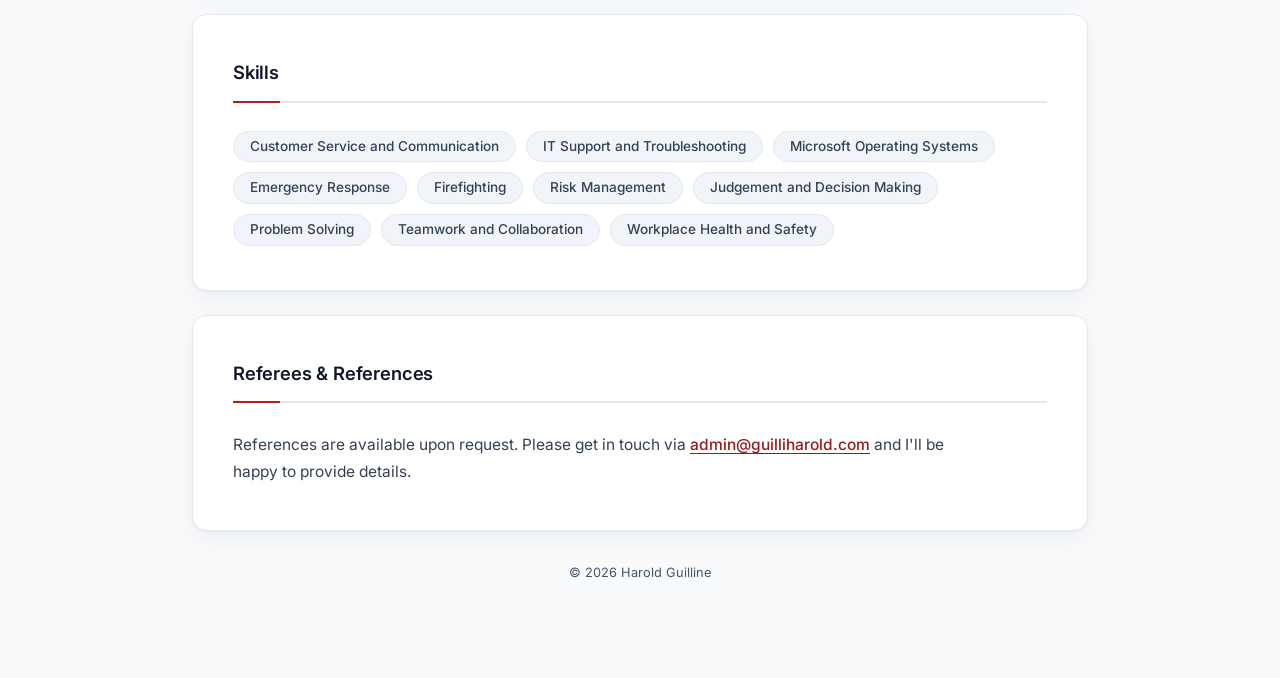
==== commit 94ea95a8: "Update index.html" ====
--- a/index.html
+++ b/index.html
@@ -131,7 +131,7 @@
           <li>Generates passwords from two memorable patterns (adjective and noun, or colour and animal) and multi-word passphrases with a choice of separators.</li>
           <li>Shows a live strength meter, keeps a session-only history, and includes a Tips tab on password safety for students.</li>
           <li>Prints a password slip for each student, which makes bulk password resets quicker for school IT staff.</li>
-          <li>Runs entirely in the browser using the Web Crypto API. Nothing is stored or transmitted, and no accounts are needed.</li>
+          <li>Runs in your browser using the Web Crypto API. Nothing is stored or transmitted, and no accounts are needed.</li>
         </ul>
         <ul class="tag-list" aria-label="Technologies used">
           <li>HTML</li>
--- a/style.css
+++ b/style.css
@@ -286,6 +286,37 @@
   line-height: 1;
 }
 
+/* ── Projects ───────────────────────────────── */
+.entry .about-text { margin-bottom: 16px; }
+
+.project-bullets { margin-bottom: 20px; }
+
+.tag-list {
+  list-style: none;
+  display: flex;
+  flex-wrap: wrap;
+  gap: 8px;
+  margin-bottom: 24px;
+}
+
+.tag-list li {
+  font-size: 0.78rem;
+  font-weight: 500;
+  padding: 6px 12px;
+  border-radius: 100px;
+  background: var(--pill-bg);
+  border: 1px solid var(--border);
+  color: var(--text-2);
+  line-height: 1;
+}
+
+.project-actions {
+  display: flex;
+  align-items: center;
+  gap: 20px;
+  flex-wrap: wrap;
+}
+
 /* ── Certificates ───────────────────────────── */
 .cert-grid {
   display: flex;
@@ -370,6 +401,7 @@
   .cert-list li { flex-direction: column; gap: 2px; }
   .cert-code    { min-width: unset; }
   .cert-year    { margin-left: 0; }
+  .project-actions { flex-direction: column; align-items: stretch; gap: 14px; text-align: center; }
 }
 
 /* ── Reduced motion ─────────────────────────── */
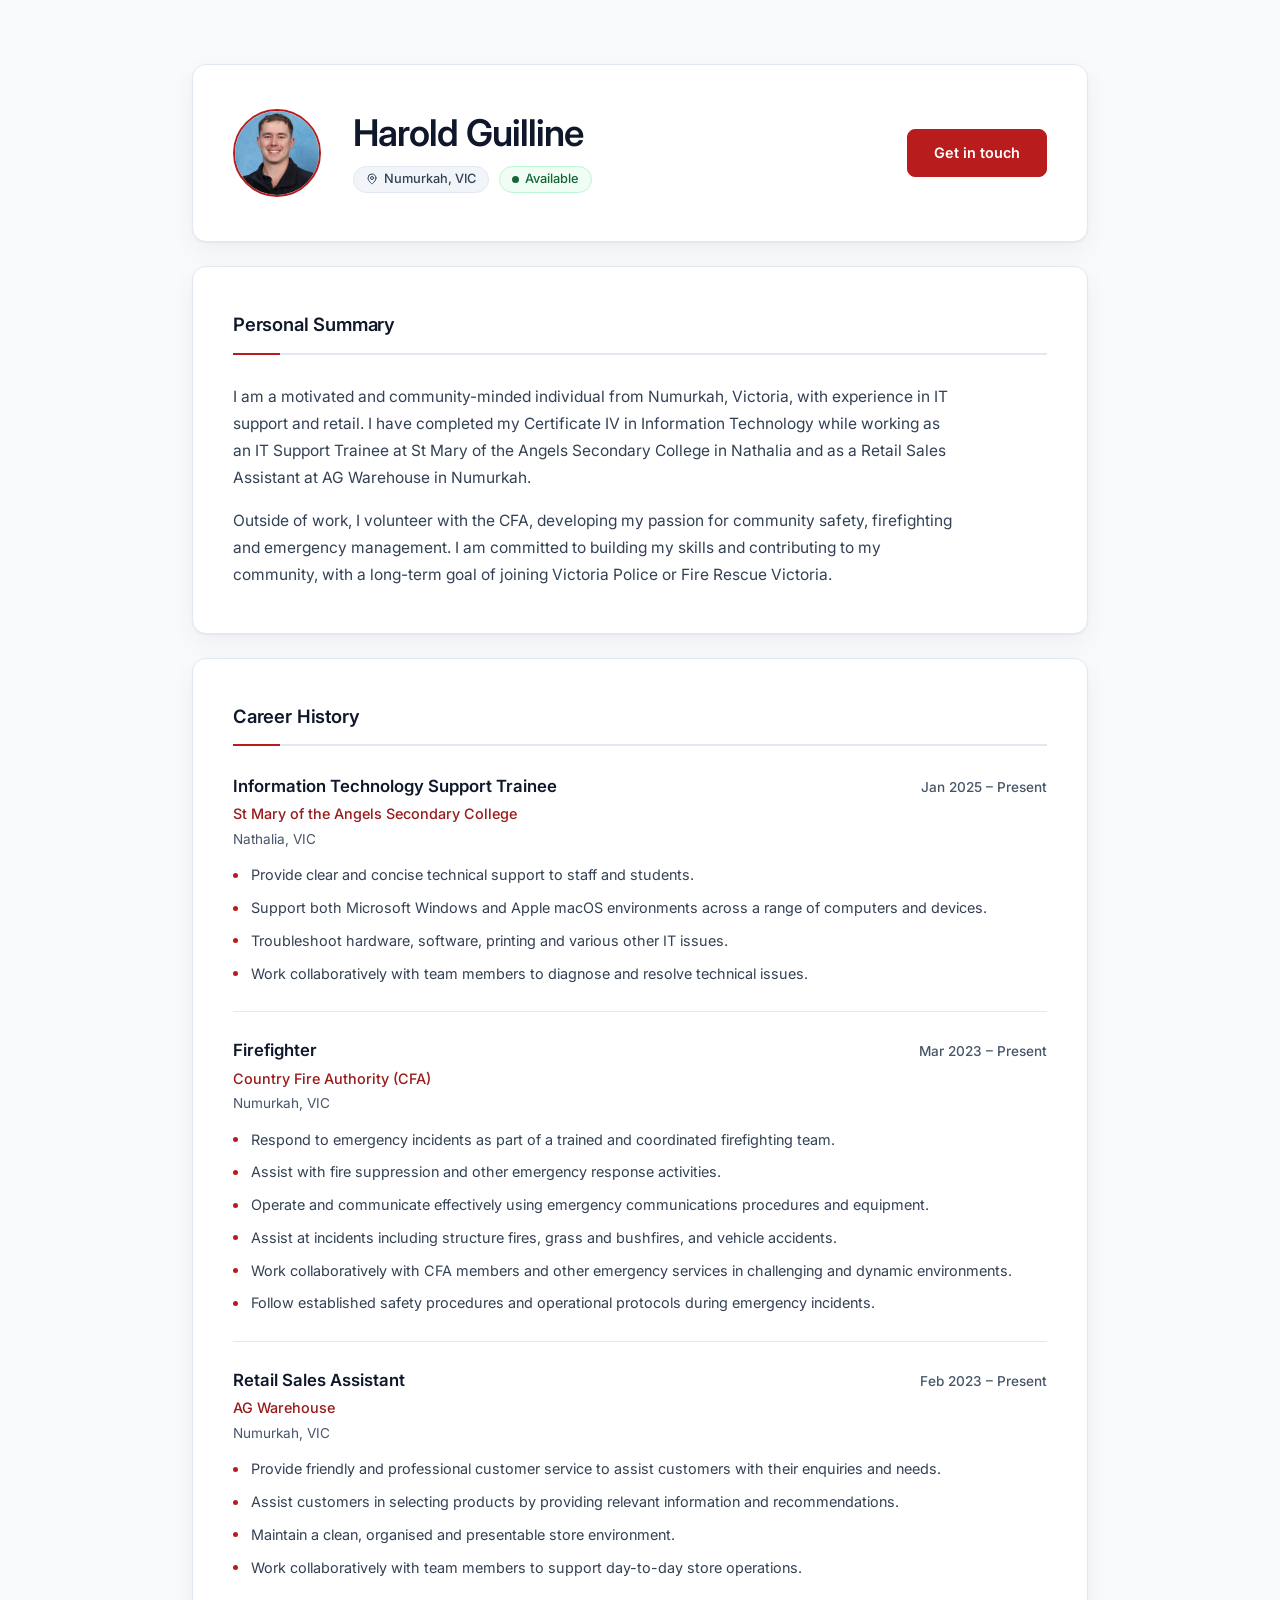
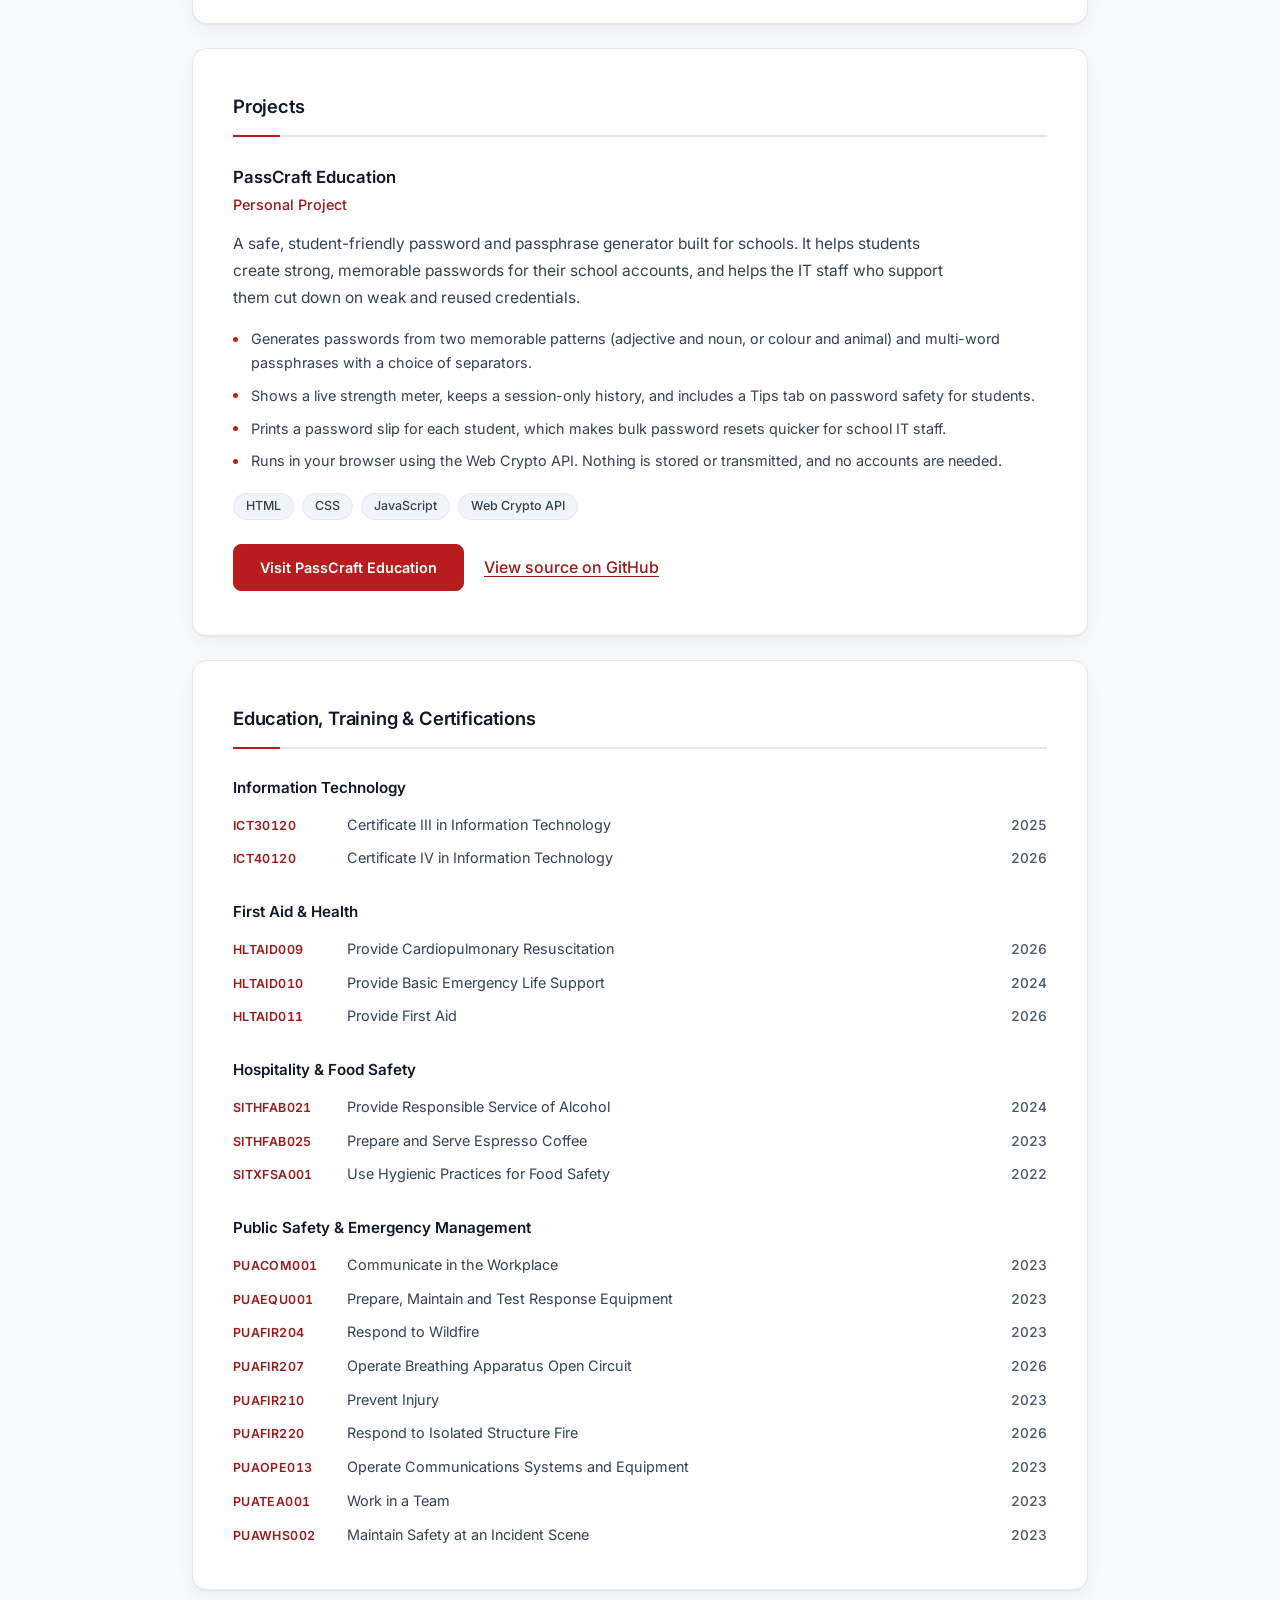
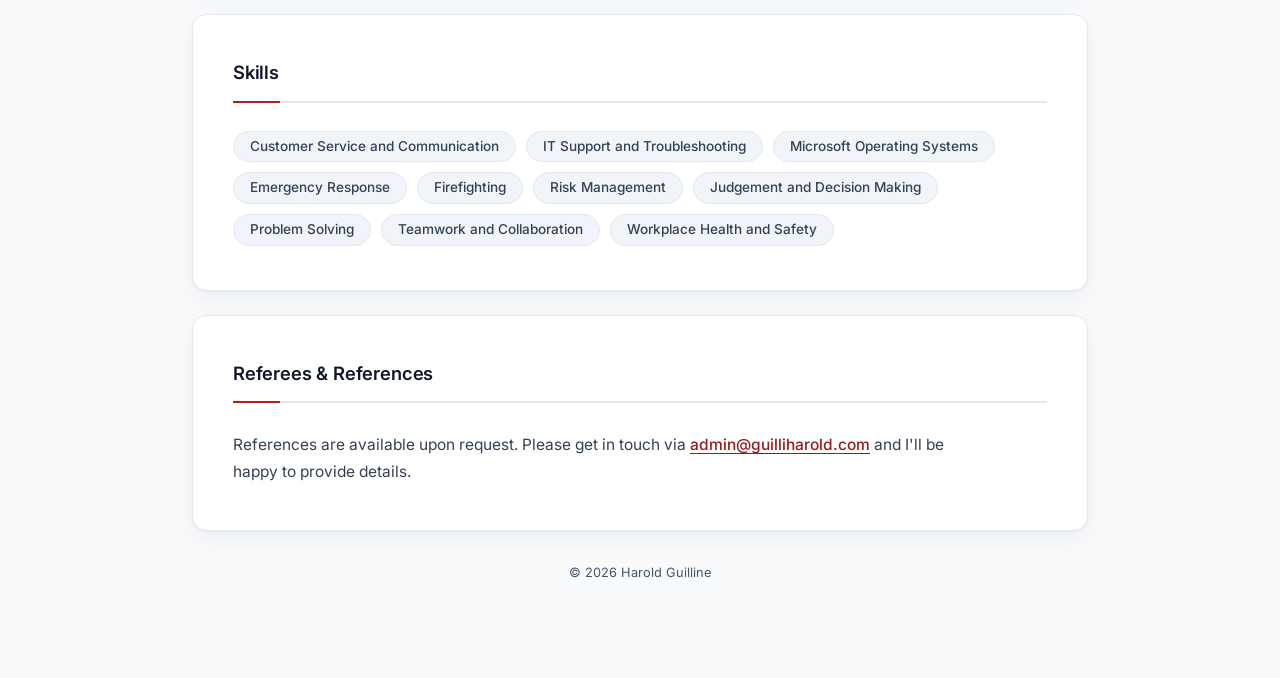
==== commit b82aec52: "Update index.html" ====
--- a/index.html
+++ b/index.html
@@ -121,7 +121,7 @@
         <div class="entry-meta">
           <div class="entry-left">
             <span class="entry-role">PassCraft Education</span>
-            <span class="entry-org">Personal project</span>
+            <span class="entry-org">Personal Project</span>
           </div>
         </div>
         <p class="about-text">
--- a/style.css
+++ b/style.css
@@ -81,7 +81,7 @@
 .avatar {
   width: 88px;
   height: 88px;
-  border-radius: 25%;
+  border-radius: 50%;
   flex-shrink: 0;
   overflow: hidden;
   background: var(--pill-bg);
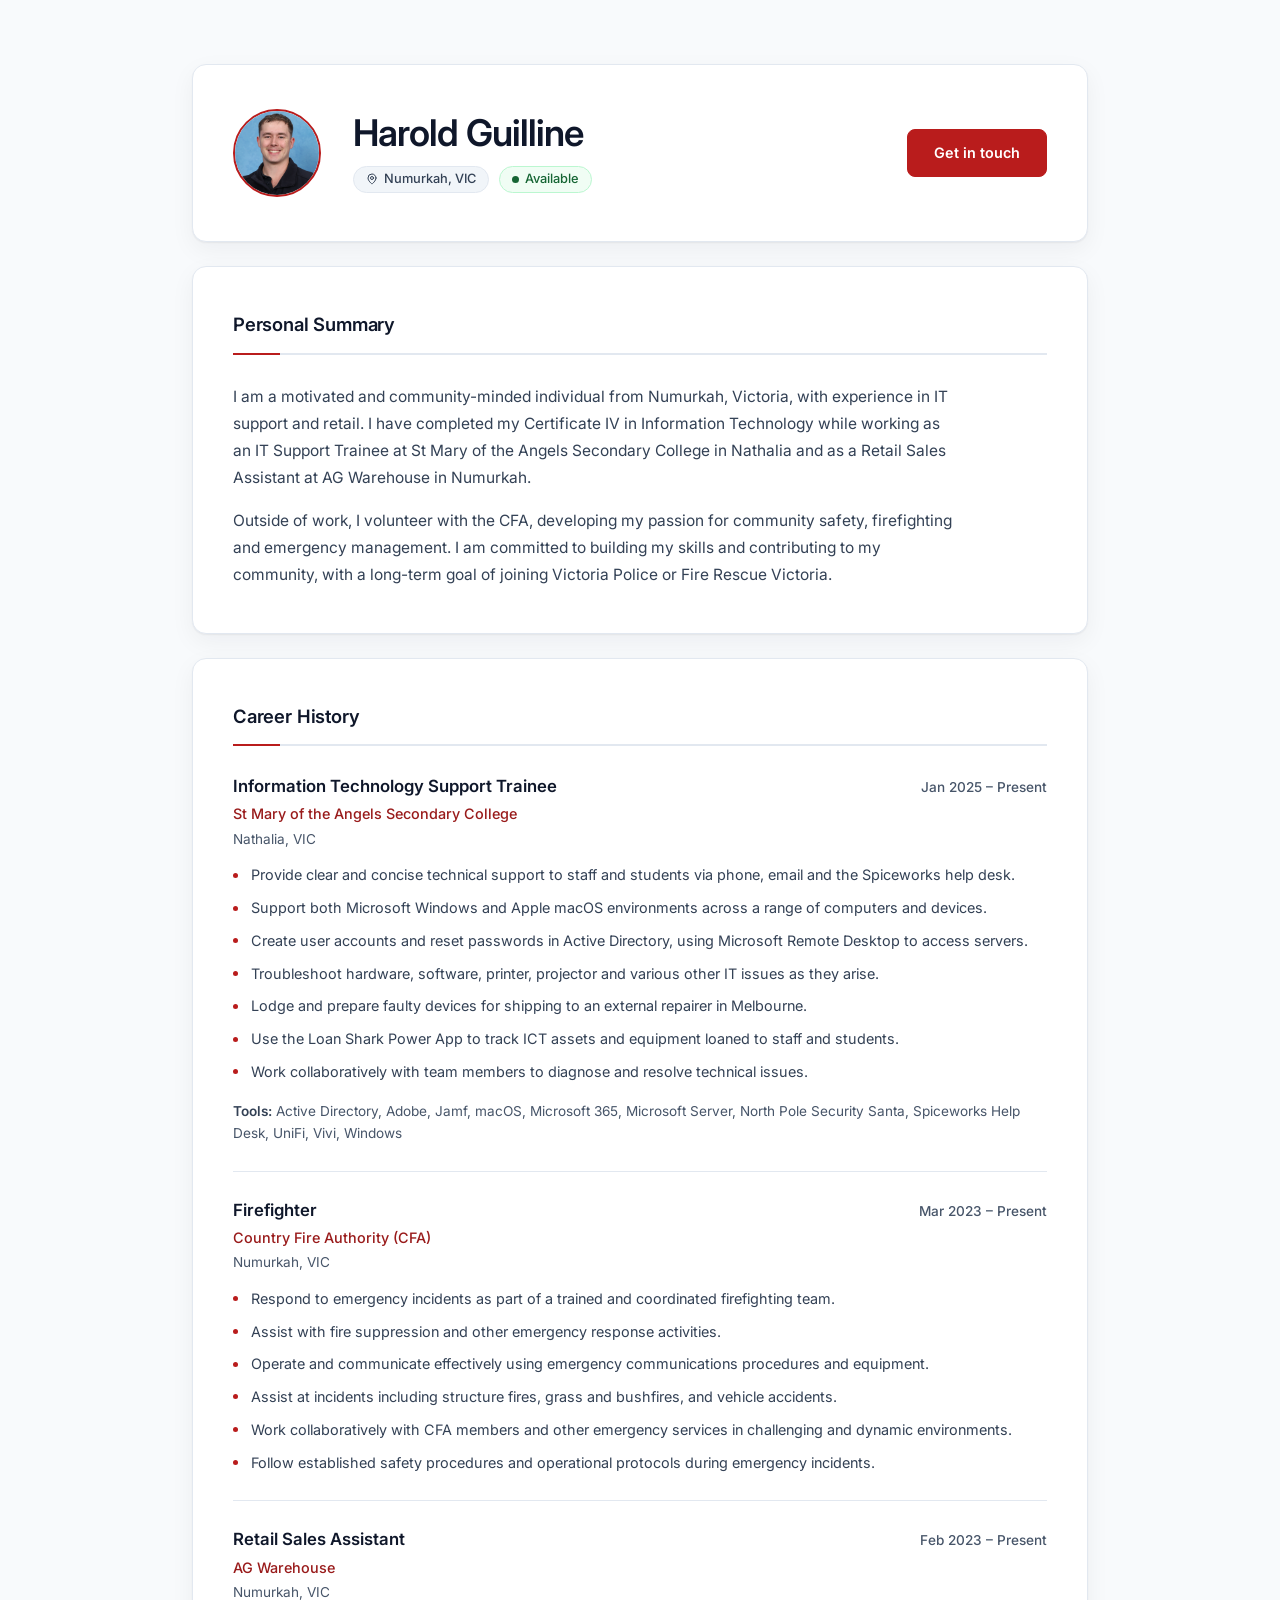
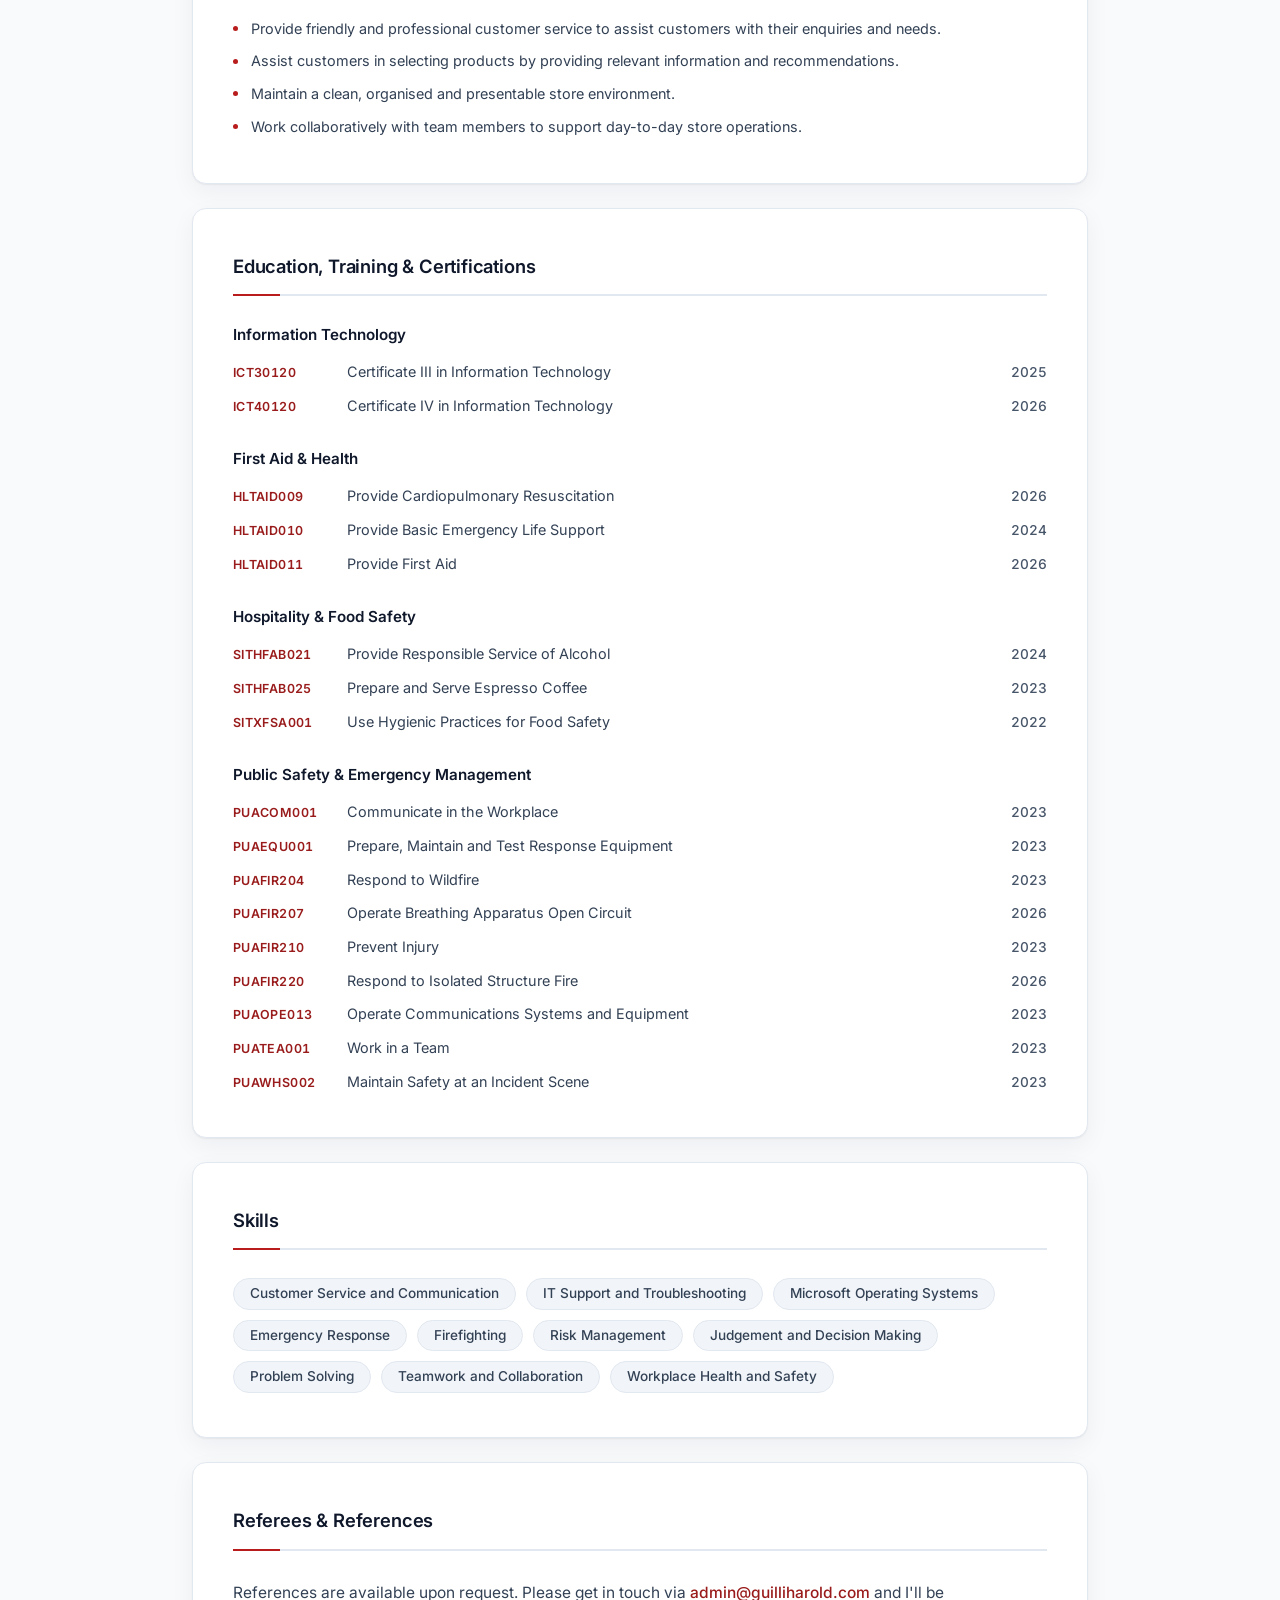
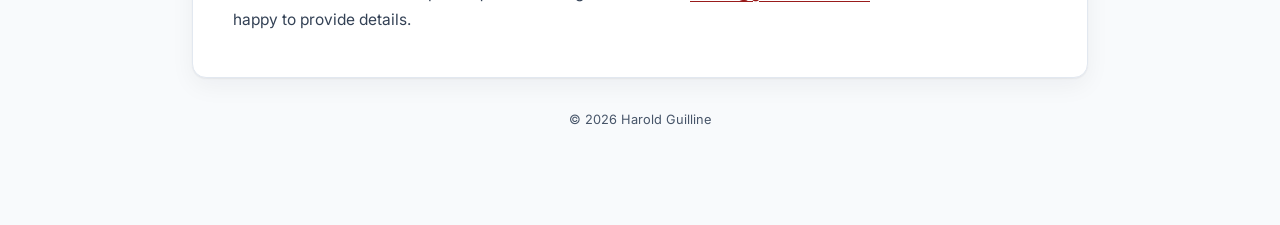
==== commit 37425634: "Initial commit" ====
--- a/index.html
+++ b/index.html
@@ -20,7 +20,7 @@
       <div class="hero-inner">
 
         <div class="avatar fade-in" style="--d:0.15s">
-          <img src="avatar.jpg" alt="Harold Guilline" />
+          <img src="assets/images/avatar.jpg" alt="Harold Guilline" />
         </div>
 
         <div class="hero-text">
@@ -68,11 +68,15 @@
           <span class="entry-date">Jan 2025 – Present</span>
         </div>
         <ul class="entry-bullets">
-          <li>Provide clear and concise technical support to staff and students.</li>
+          <li>Provide clear and concise technical support to staff and students via phone, email and the Spiceworks help desk.</li>
           <li>Support both Microsoft Windows and Apple macOS environments across a range of computers and devices.</li>
-          <li>Troubleshoot hardware, software, printing and various other IT issues.</li>
+          <li>Create user accounts and reset passwords in Active Directory, using Microsoft Remote Desktop to access servers.</li>
+          <li>Troubleshoot hardware, software, printer, projector and various other IT issues as they arise.</li>
+          <li>Lodge and prepare faulty devices for shipping to an external repairer in Melbourne.</li>
+          <li>Use the Loan Shark Power App to track ICT assets and equipment loaned to staff and students.</li>
           <li>Work collaboratively with team members to diagnose and resolve technical issues.</li>
         </ul>
+        <p class="entry-tools"><strong>Tools:</strong> Active Directory, Adobe, Jamf, macOS, Microsoft 365, Microsoft Server, North Pole Security Santa, Spiceworks Help Desk, UniFi, Vivi, Windows</p>
       </div>
 
       <div class="entry">
@@ -111,39 +115,6 @@
         </ul>
       </div>
 
-    </section>
-
-    <!-- Projects -->
-    <section class="card fade-in" style="--d:0.45s">
-      <h2 class="section-heading">Projects</h2>
-
-      <div class="entry">
-        <div class="entry-meta">
-          <div class="entry-left">
-            <span class="entry-role">PassCraft Education</span>
-            <span class="entry-org">Personal Project</span>
-          </div>
-        </div>
-        <p class="about-text">
-          A safe, student-friendly password and passphrase generator built for schools. It helps students create strong, memorable passwords for their school accounts, and helps the IT staff who support them cut down on weak and reused credentials.
-        </p>
-        <ul class="entry-bullets project-bullets">
-          <li>Generates passwords from two memorable patterns (adjective and noun, or colour and animal) and multi-word passphrases with a choice of separators.</li>
-          <li>Shows a live strength meter, keeps a session-only history, and includes a Tips tab on password safety for students.</li>
-          <li>Prints a password slip for each student, which makes bulk password resets quicker for school IT staff.</li>
-          <li>Runs in your browser using the Web Crypto API. Nothing is stored or transmitted, and no accounts are needed.</li>
-        </ul>
-        <ul class="tag-list" aria-label="Technologies used">
-          <li>HTML</li>
-          <li>CSS</li>
-          <li>JavaScript</li>
-          <li>Web Crypto API</li>
-        </ul>
-        <div class="project-actions">
-          <a class="button" href="https://guilliharold.github.io/passcraft-education/" target="_blank" rel="noopener">Visit PassCraft Education</a>
-          <a class="inline-link" href="https://github.com/guilliharold/passcraft-education" target="_blank" rel="noopener">View source on GitHub</a>
-        </div>
-      </div>
     </section>
 
     <!-- Qualifications -->
--- a/style.css
+++ b/style.css
@@ -165,6 +165,29 @@
 
 .button:hover { filter: brightness(1.1); }
 
+.button-sm {
+  display: inline-flex;
+  align-items: center;
+  gap: 8px;
+  padding: 9px 16px;
+  font-size: 0.82rem;
+}
+
+.button-outline {
+  color: var(--accent-strong);
+  background: transparent;
+  border-color: var(--accent);
+}
+
+.button-outline:hover { filter: none; background: var(--pill-bg); }
+
+.project-links {
+  display: flex;
+  flex-wrap: wrap;
+  gap: 10px;
+  margin-bottom: 18px;
+}
+
 /* ── Section headings ───────────────────────── */
 .section-heading {
   font-size: 1.15rem;
@@ -267,6 +290,18 @@
   background: var(--accent);
 }
 
+.entry-tools {
+  margin-top: 16px;
+  font-size: 0.85rem;
+  color: var(--text-3);
+  line-height: 1.65;
+}
+
+.entry-tools strong {
+  font-weight: 600;
+  color: var(--text-2);
+}
+
 /* ── Skill pills ────────────────────────────── */
 .pill-list {
   list-style: none;
@@ -284,37 +319,6 @@
   border: 1px solid var(--border);
   color: var(--text-2);
   line-height: 1;
-}
-
-/* ── Projects ───────────────────────────────── */
-.entry .about-text { margin-bottom: 16px; }
-
-.project-bullets { margin-bottom: 20px; }
-
-.tag-list {
-  list-style: none;
-  display: flex;
-  flex-wrap: wrap;
-  gap: 8px;
-  margin-bottom: 24px;
-}
-
-.tag-list li {
-  font-size: 0.78rem;
-  font-weight: 500;
-  padding: 6px 12px;
-  border-radius: 100px;
-  background: var(--pill-bg);
-  border: 1px solid var(--border);
-  color: var(--text-2);
-  line-height: 1;
-}
-
-.project-actions {
-  display: flex;
-  align-items: center;
-  gap: 20px;
-  flex-wrap: wrap;
 }
 
 /* ── Certificates ───────────────────────────── */
@@ -396,12 +400,12 @@
   .card         { padding: 30px 22px; }
   .hero-inner   { flex-direction: column; align-items: flex-start; gap: 20px; }
   .button       { width: 100%; text-align: center; }
+  .button-sm     { justify-content: center; }
   .title        { font-size: 1.9rem; }
   .entry-meta   { flex-direction: column; gap: 6px; }
   .cert-list li { flex-direction: column; gap: 2px; }
   .cert-code    { min-width: unset; }
   .cert-year    { margin-left: 0; }
-  .project-actions { flex-direction: column; align-items: stretch; gap: 14px; text-align: center; }
 }
 
 /* ── Reduced motion ─────────────────────────── */
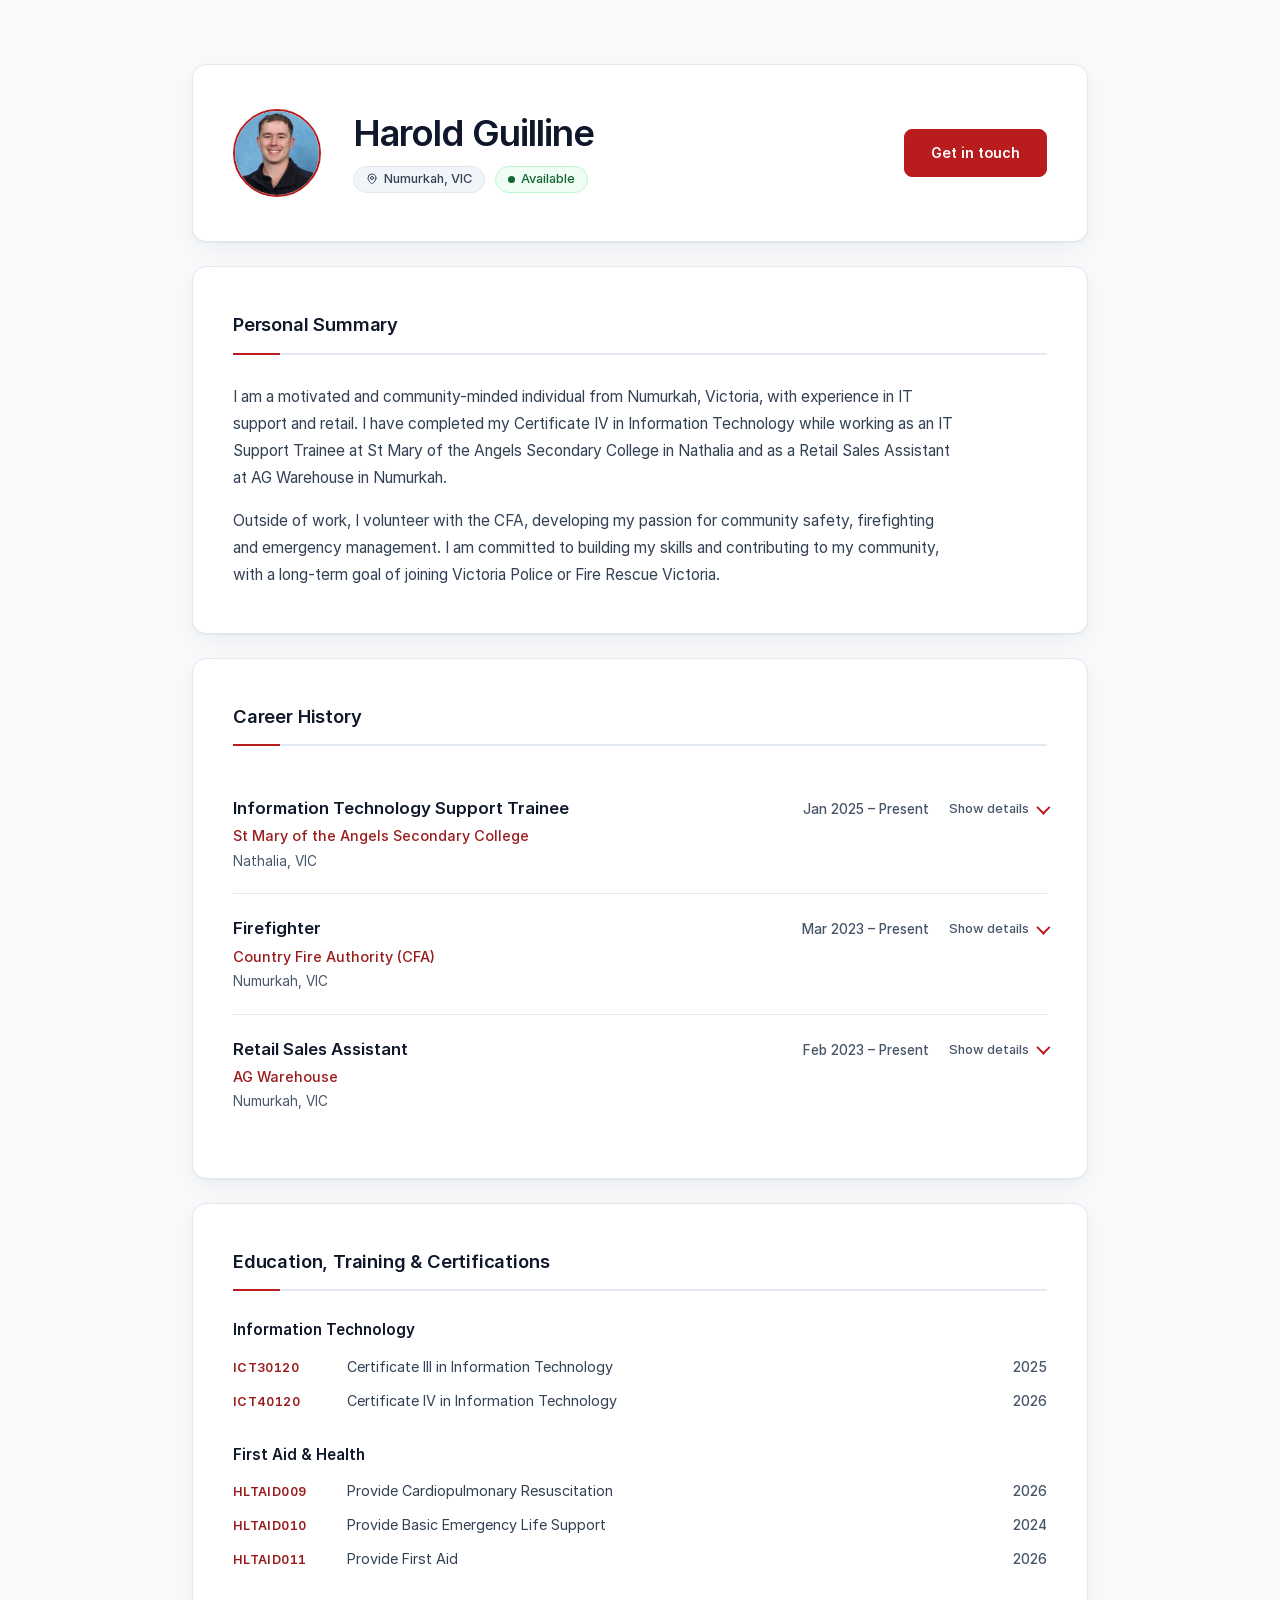
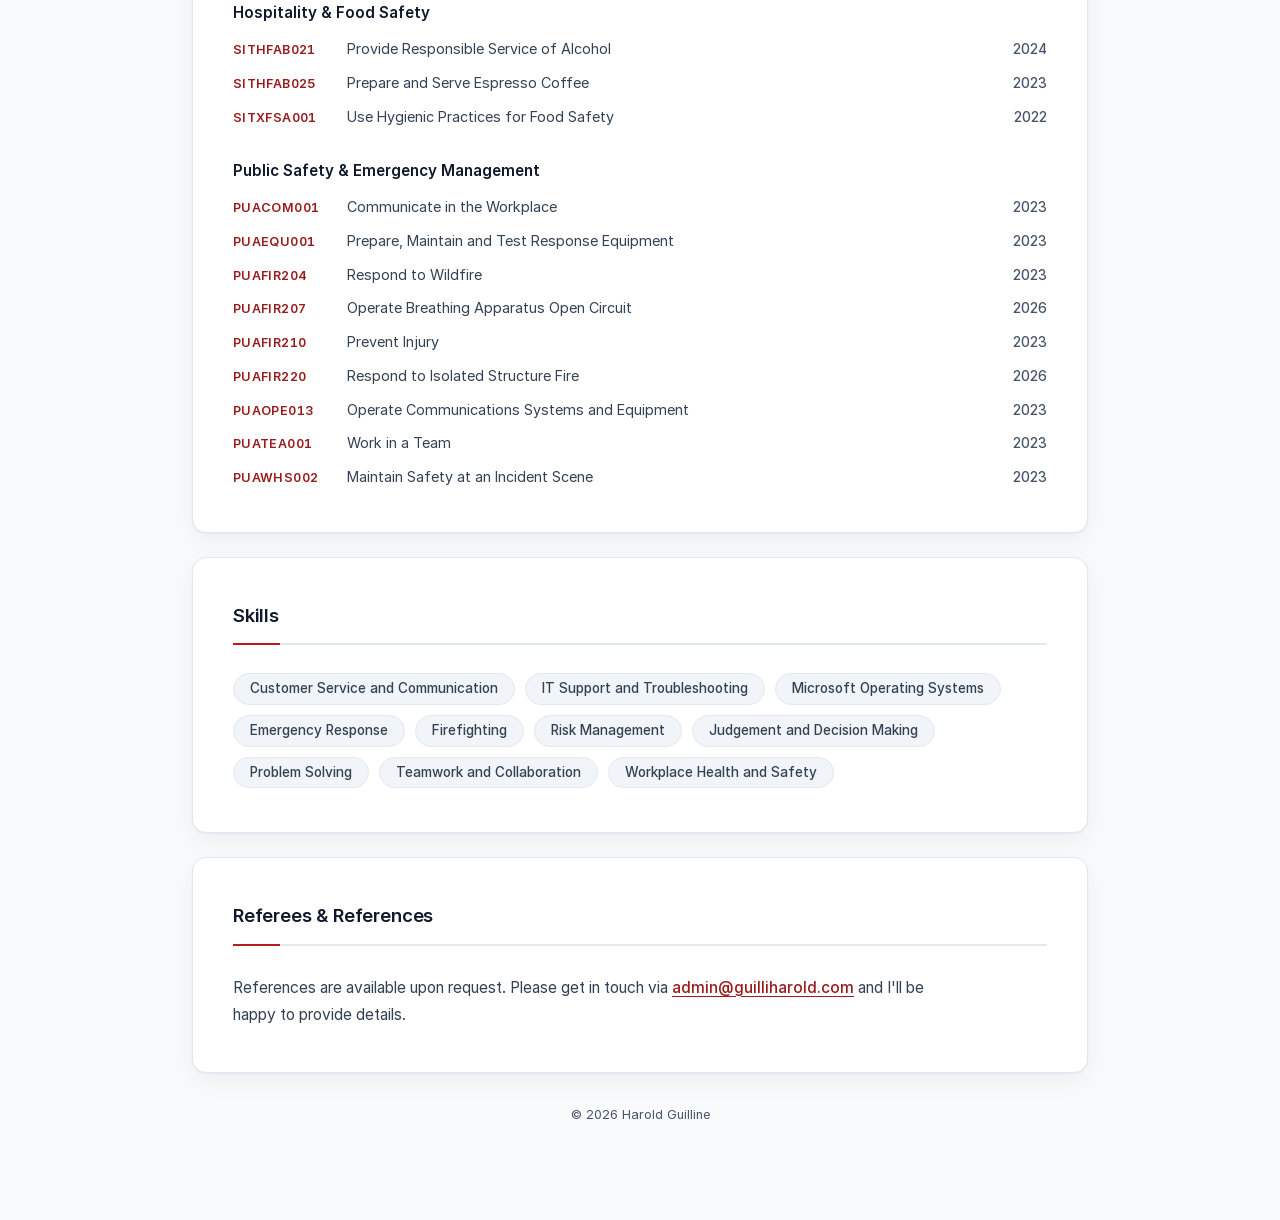
==== commit 5b6e33f2: "Updated fonts to Inter Medium, Regular, and SemiBold. Added desktop.ini to fonts folder for Windows " ====
--- a/index.html
+++ b/index.html
@@ -4,9 +4,9 @@
   <meta charset="UTF-8" />
   <meta name="viewport" content="width=device-width, initial-scale=1.0" />
   <title>Harold Guilline | Digital Resume</title>
-  <link rel="preconnect" href="https://fonts.googleapis.com" />
-  <link rel="preconnect" href="https://fonts.gstatic.com" crossorigin />
-  <link href="https://fonts.googleapis.com/css2?family=Inter:wght@300;400;500;600&display=swap" rel="stylesheet" />
+  <link rel="preload" href="assets/fonts/inter/Inter-Regular.woff2" as="font" type="font/woff2" crossorigin />
+  <link rel="preload" href="assets/fonts/inter/Inter-Medium.woff2" as="font" type="font/woff2" crossorigin />
+  <link rel="preload" href="assets/fonts/inter/Inter-SemiBold.woff2" as="font" type="font/woff2" crossorigin />
   <link rel="stylesheet" href="style.css" />
 </head>
 <body>
@@ -58,66 +58,81 @@
     <section class="card fade-in" style="--d:0.3s">
       <h2 class="section-heading">Career History</h2>
 
-      <div class="entry">
-        <div class="entry-meta">
-          <div class="entry-left">
-            <span class="entry-role">Information Technology Support Trainee</span>
-            <span class="entry-org">St Mary of the Angels Secondary College</span>
-            <span class="entry-location">Nathalia, VIC</span>
-          </div>
-          <span class="entry-date">Jan 2025 – Present</span>
-        </div>
-        <ul class="entry-bullets">
-          <li>Provide clear and concise technical support to staff and students via phone, email and the Spiceworks help desk.</li>
-          <li>Support both Microsoft Windows and Apple macOS environments across a range of computers and devices.</li>
-          <li>Create user accounts and reset passwords in Active Directory, using Microsoft Remote Desktop to access servers.</li>
-          <li>Troubleshoot hardware, software, printer, projector and various other IT issues as they arise.</li>
-          <li>Lodge and prepare faulty devices for shipping to an external repairer in Melbourne.</li>
-          <li>Use the Loan Shark Power App to track ICT assets and equipment loaned to staff and students.</li>
-          <li>Work collaboratively with team members to diagnose and resolve technical issues.</li>
-        </ul>
-        <p class="entry-tools"><strong>Tools:</strong> Active Directory, Adobe, Jamf, macOS, Microsoft 365, Microsoft Server, North Pole Security Santa, Spiceworks Help Desk, UniFi, Vivi, Windows</p>
-      </div>
-
-      <div class="entry">
-        <div class="entry-meta">
-          <div class="entry-left">
-            <span class="entry-role">Firefighter</span>
-            <span class="entry-org">Country Fire Authority (CFA)</span>
-            <span class="entry-location">Numurkah, VIC</span>
-          </div>
-          <span class="entry-date">Mar 2023 – Present</span>
-        </div>
-        <ul class="entry-bullets">
-          <li>Respond to emergency incidents as part of a trained and coordinated firefighting team.</li>
-          <li>Assist with fire suppression and other emergency response activities.</li>
-          <li>Operate and communicate effectively using emergency communications procedures and equipment.</li>
-          <li>Assist at incidents including structure fires, grass and bushfires, and vehicle accidents.</li>
-          <li>Work collaboratively with CFA members and other emergency services in challenging and dynamic environments.</li>
-          <li>Follow established safety procedures and operational protocols during emergency incidents.</li>
-        </ul>
-      </div>
-      
-      <div class="entry">
-        <div class="entry-meta">
-          <div class="entry-left">
-            <span class="entry-role">Retail Sales Assistant</span>
-            <span class="entry-org">AG Warehouse</span>
-            <span class="entry-location">Numurkah, VIC</span>
-          </div>
-          <span class="entry-date">Feb 2023 – Present</span>
-        </div>
-        <ul class="entry-bullets">
-          <li>Provide friendly and professional customer service to assist customers with their enquiries and needs.</li>
-          <li>Assist customers in selecting products by providing relevant information and recommendations.</li>
-          <li>Maintain a clean, organised and presentable store environment.</li>
-          <li>Work collaboratively with team members to support day-to-day store operations.</li>
-        </ul>
-      </div>
-
-    </section>
-
-    <!-- Qualifications -->
+      <details class="entry job">
+        <summary class="entry-summary">
+          <div class="entry-meta">
+            <div class="entry-left">
+              <span class="entry-role">Information Technology Support Trainee</span>
+              <span class="entry-org">St Mary of the Angels Secondary College</span>
+              <span class="entry-location">Nathalia, VIC</span>
+            </div>
+            <span class="entry-date">Jan 2025 – Present</span>
+          </div>
+          <span class="entry-toggle" aria-hidden="true"></span>
+        </summary>
+        <div class="entry-body">
+          <ul class="entry-bullets">
+            <li>Provide clear and concise technical support to staff and students via phone, email and the Spiceworks help desk.</li>
+            <li>Support both Microsoft Windows and Apple macOS environments across a range of computers and devices.</li>
+            <li>Create user accounts and reset passwords in Active Directory, using Microsoft Remote Desktop to access servers.</li>
+            <li>Troubleshoot hardware, software, printer, projector and various other IT issues as they arise.</li>
+            <li>Lodge and prepare faulty devices for shipping to an external repairer in Melbourne.</li>
+            <li>Use the Loan Shark Power App to track ICT assets and equipment loaned to staff and students.</li>
+            <li>Work collaboratively with team members to diagnose and resolve technical issues.</li>
+          </ul>
+        </div>
+      </details>
+
+      <details class="entry job">
+        <summary class="entry-summary">
+          <div class="entry-meta">
+            <div class="entry-left">
+              <span class="entry-role">Firefighter</span>
+              <span class="entry-org">Country Fire Authority (CFA)</span>
+              <span class="entry-location">Numurkah, VIC</span>
+            </div>
+            <span class="entry-date">Mar 2023 – Present</span>
+          </div>
+          <span class="entry-toggle" aria-hidden="true"></span>
+        </summary>
+        <div class="entry-body">
+          <ul class="entry-bullets">
+            <li>Respond to emergency incidents as part of a trained and coordinated firefighting team.</li>
+            <li>Assist with fire suppression and other emergency response activities.</li>
+            <li>Operate and communicate effectively using emergency communications procedures and equipment.</li>
+            <li>Assist at incidents including structure fires, grass and bushfires, and vehicle accidents.</li>
+            <li>Work collaboratively with CFA members and other emergency services in challenging and dynamic environments.</li>
+            <li>Follow established safety procedures and operational protocols during emergency incidents.</li>
+          </ul>
+        </div>
+      </details>
+
+      <details class="entry job">
+        <summary class="entry-summary">
+          <div class="entry-meta">
+            <div class="entry-left">
+              <span class="entry-role">Retail Sales Assistant</span>
+              <span class="entry-org">AG Warehouse</span>
+              <span class="entry-location">Numurkah, VIC</span>
+            </div>
+            <span class="entry-date">Feb 2023 – Present</span>
+          </div>
+          <span class="entry-toggle" aria-hidden="true"></span>
+        </summary>
+        <div class="entry-body">
+          <ul class="entry-bullets">
+            <li>Provide friendly and professional customer service to assist customers with their enquiries and needs.</li>
+            <li>Assist customers in selecting products by providing relevant information and recommendations.</li>
+            <li>Maintain a clean, organised and presentable store environment.</li>
+            <li>Work collaboratively with team members to support day-to-day store operations.</li>
+          </ul>
+        </div>
+      </details>
+
+    </section>
+
+    
+<!-- Qualifications -->
     <section class="card fade-in" style="--d:0.6s">
       <h2 class="section-heading">Education, Training &amp; Certifications</h2>
       <div class="cert-grid">
@@ -266,4 +281,4 @@
 
   <script src="script.js"></script>
 </body>
-</html>
+</html>
--- a/style.css
+++ b/style.css
@@ -1,3 +1,28 @@
+/* ── Fonts (self-hosted Inter) ──────────────── */
+@font-face {
+  font-family: 'Inter';
+  font-style: normal;
+  font-weight: 400;
+  font-display: swap;
+  src: url('assets/fonts/inter/Inter-Regular.woff2') format('woff2');
+}
+
+@font-face {
+  font-family: 'Inter';
+  font-style: normal;
+  font-weight: 500;
+  font-display: swap;
+  src: url('assets/fonts/inter/Inter-Medium.woff2') format('woff2');
+}
+
+@font-face {
+  font-family: 'Inter';
+  font-style: normal;
+  font-weight: 600;
+  font-display: swap;
+  src: url('assets/fonts/inter/Inter-SemiBold.woff2') format('woff2');
+}
+
 :root {
   --bg: #f8fafc;
   --card: #ffffff;
@@ -429,3 +454,69 @@
   .fade-in { animation: none; }
   .button, .pulse-dot { display: none; }
 }
+/* ── Collapsible career entries ─────────────── */
+.entry-summary:focus-visible { outline: 3px solid var(--focus); outline-offset: 3px; border-radius: 8px; }
+
+.job { padding: 0; }
+.job:first-of-type { padding-top: 0; }
+
+.entry-summary {
+  display: flex;
+  align-items: flex-start;
+  gap: 20px;
+  padding: 22px 0;
+  cursor: pointer;
+  list-style: none;
+}
+.entry-summary::-webkit-details-marker { display: none; }
+.entry-summary .entry-meta { flex: 1; min-width: 0; margin-bottom: 0; }
+.entry-summary:hover .entry-role { color: var(--accent-strong); }
+
+.entry-toggle {
+  display: inline-flex;
+  align-items: center;
+  gap: 8px;
+  flex-shrink: 0;
+  padding-top: 3px;
+  font-size: 0.8rem;
+  font-weight: 500;
+  color: var(--text-3);
+  white-space: nowrap;
+}
+.entry-toggle::before { content: "Show details"; }
+.job[open] .entry-toggle::before { content: "Hide details"; }
+.entry-toggle::after {
+  content: "";
+  width: 8px;
+  height: 8px;
+  border-right: 2px solid var(--accent);
+  border-bottom: 2px solid var(--accent);
+  transform: rotate(45deg) translateY(-2px);
+  transition: transform 0.2s ease;
+}
+.job[open] .entry-toggle::after { transform: rotate(-135deg) translate(-2px, 0); }
+
+.entry-body {
+  display: flex;
+  flex-direction: column;
+  gap: 22px;
+  padding: 0 0 26px;
+}
+.job[open] .entry-body { animation: fade-up 0.25s ease-out both; }
+
+.entry-bullets { max-width: 75ch; }
+
+@media (max-width: 700px) {
+  .entry-summary { flex-direction: column; gap: 8px; }
+  .entry-toggle { padding-top: 0; }
+}
+
+@media (prefers-reduced-motion: reduce) {
+  .job[open] .entry-body { animation: none; }
+  .entry-toggle::after { transition: none; }
+}
+
+@media print {
+  .entry-toggle { display: none; }
+  .entry-summary { padding: 10px 0; }
+}
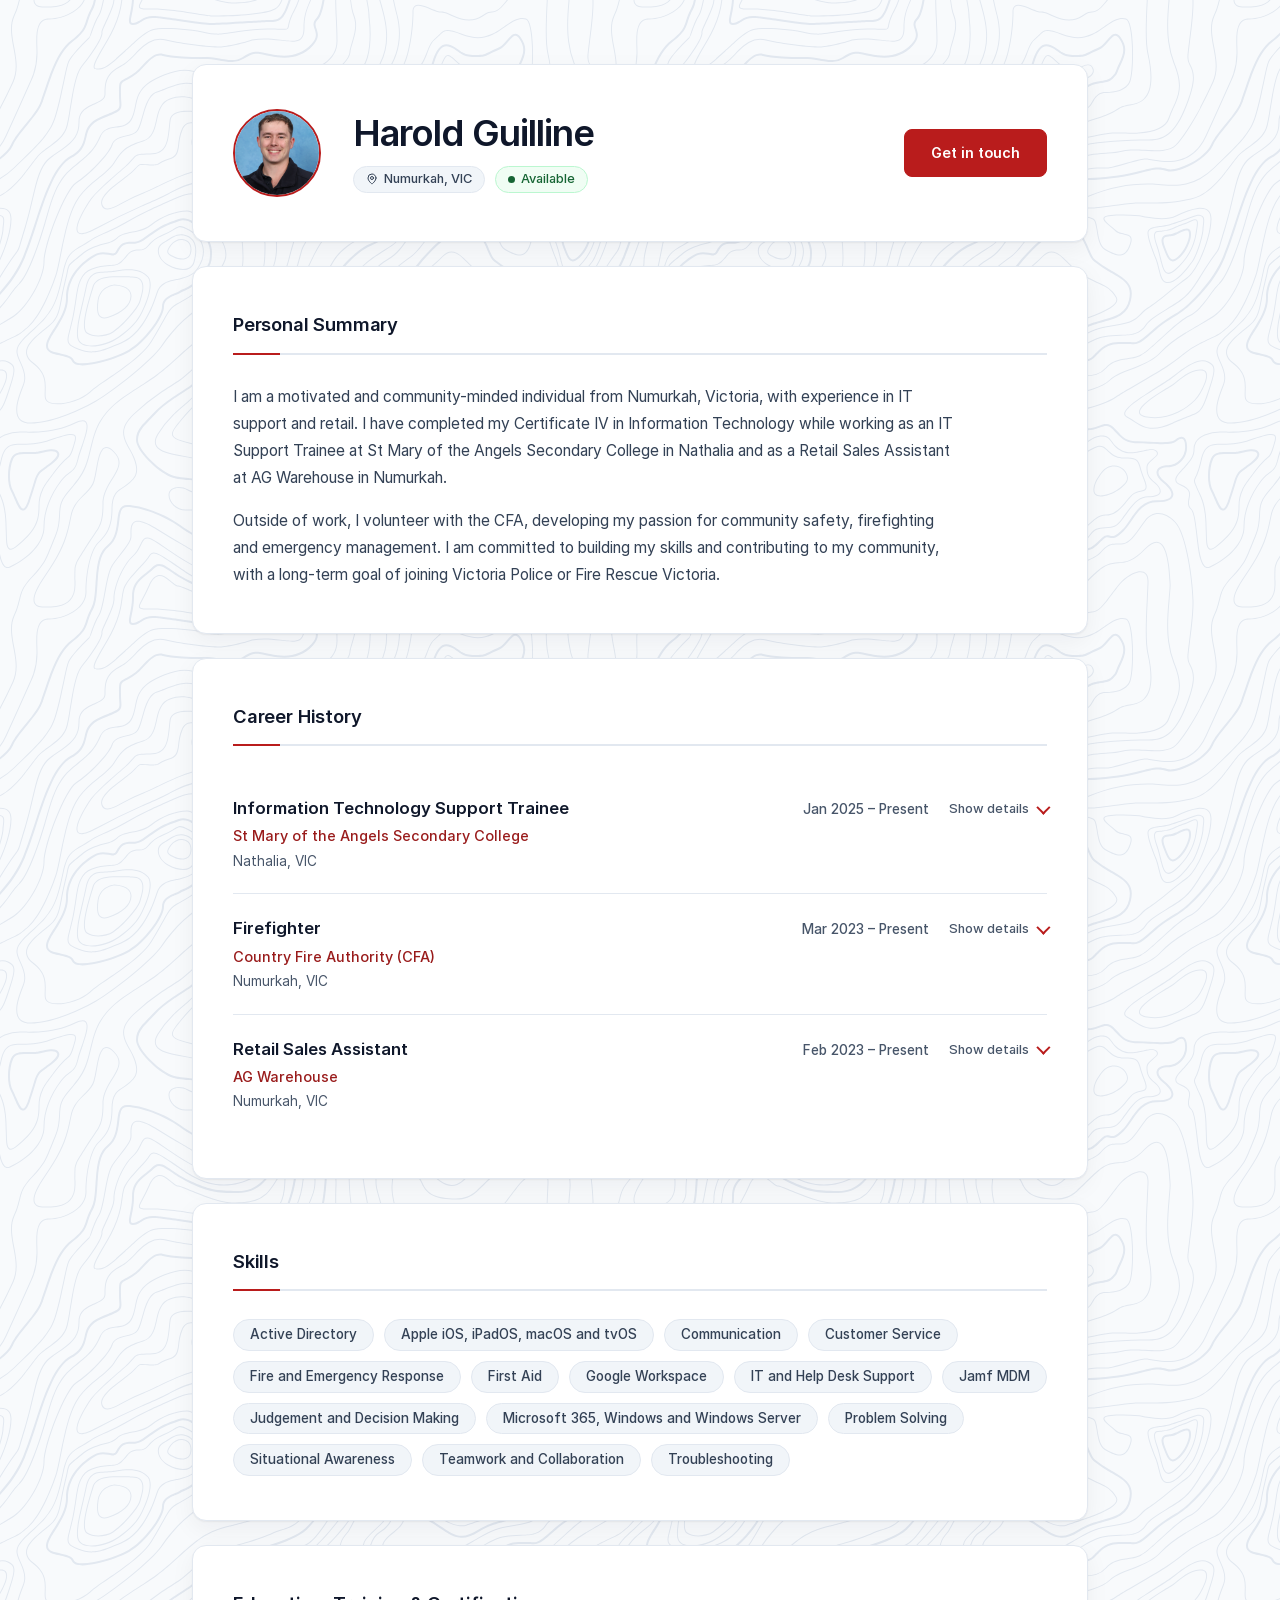
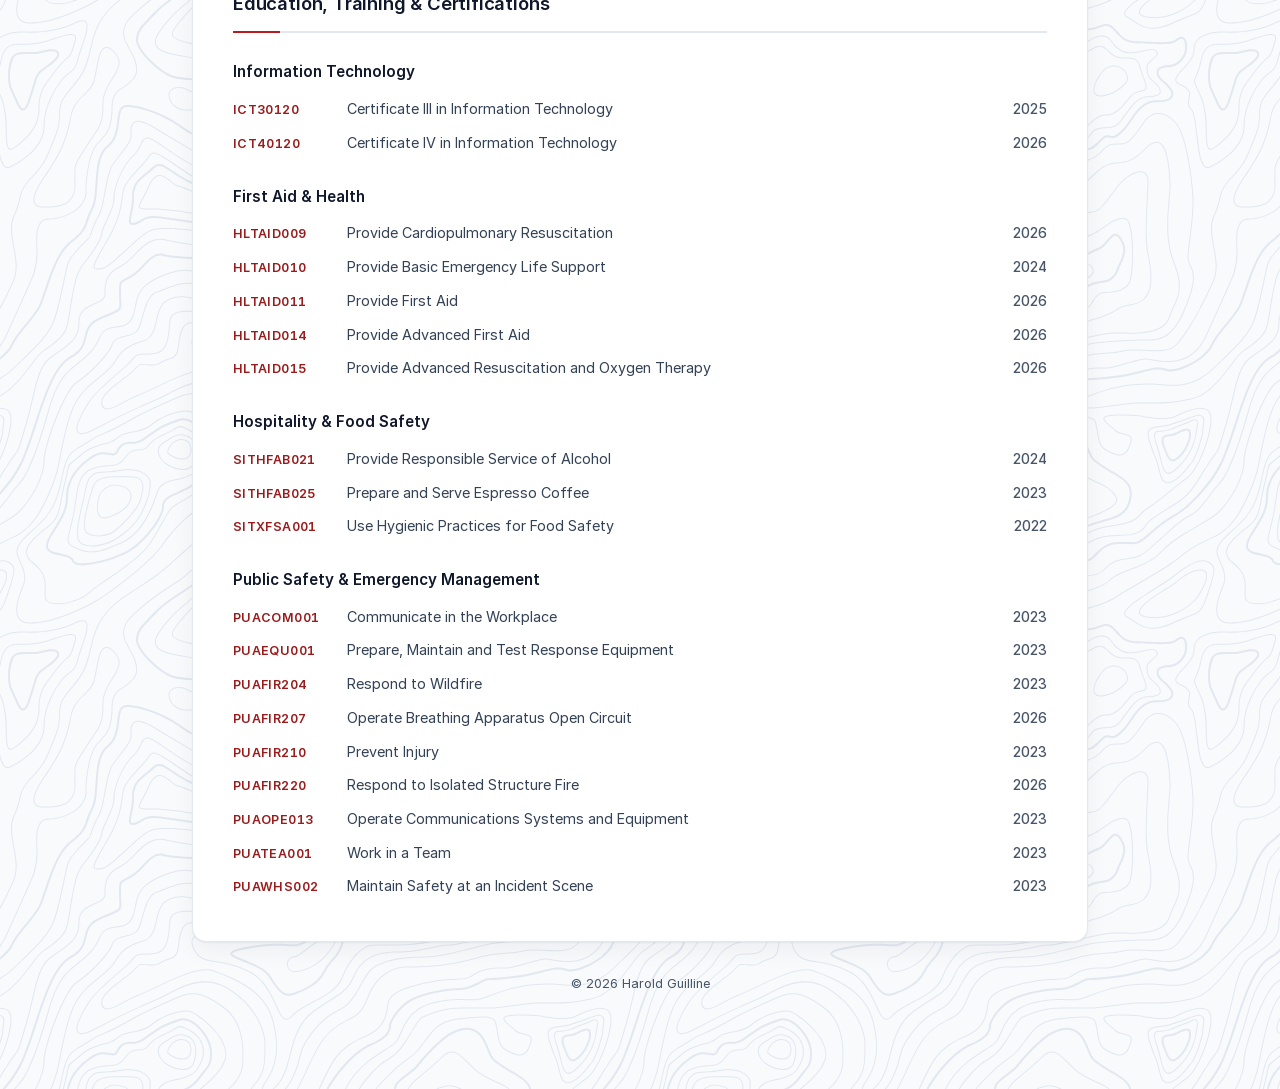
==== commit e52b6122: "Updated the bullet points for each of career experiences to be more specific and detailed, highlight" ====
--- a/index.html
+++ b/index.html
@@ -72,12 +72,15 @@
         </summary>
         <div class="entry-body">
           <ul class="entry-bullets">
-            <li>Provide clear and concise technical support to staff and students via phone, email and the Spiceworks help desk.</li>
+            <li>Provide clear and concise technical support to staff and students in person, by phone, and email.</li>
+            <li>Troubleshoot hardware, software, printer, projector and other issues as they arise.</li>
             <li>Support both Microsoft Windows and Apple macOS environments across a range of computers and devices.</li>
-            <li>Create user accounts and reset passwords in Active Directory, using Microsoft Remote Desktop to access servers.</li>
-            <li>Troubleshoot hardware, software, printer, projector and various other IT issues as they arise.</li>
-            <li>Lodge and prepare faulty devices for shipping to an external repairer in Melbourne.</li>
-            <li>Use the Loan Shark Power App to track ICT assets and equipment loaned to staff and students.</li>
+            <li>Manage Apple and Microsoft devices using Mobile Device Management (MDM) solutions.</li>
+            <li>Create and manage user accounts and reset passwords in Active Directory via Remote Desktop.</li>
+            <li>Assist with maintaining the network, including access points, network cabinets and switches.</li>
+            <li>Support classroom technologies such as Apple TVs, projectors and printers.</li>
+            <li>Track ICT assets and equipment loaned to staff and students using a Microsoft Power App.</li>
+            <li>Lodge and prepare damaged or faulty devices for shipping to an external repairer in Melbourne.</li>
             <li>Work collaboratively with team members to diagnose and resolve technical issues.</li>
           </ul>
         </div>
@@ -97,12 +100,13 @@
         </summary>
         <div class="entry-body">
           <ul class="entry-bullets">
-            <li>Respond to emergency incidents as part of a trained and coordinated firefighting team.</li>
+            <li>Respond to fires and other emergencies as part of a trained and coordinated firefighting team, including structure fires, grass and scrub fires, and road accidents.</li>
             <li>Assist with fire suppression and other emergency response activities.</li>
             <li>Operate and communicate effectively using emergency communications procedures and equipment.</li>
-            <li>Assist at incidents including structure fires, grass and bushfires, and vehicle accidents.</li>
-            <li>Work collaboratively with CFA members and other emergency services in challenging and dynamic environments.</li>
+            <li>Work collaboratively with fire and emergency personnel in high-pressure and dynamic environments.</li>
             <li>Follow established safety procedures and operational protocols during emergency incidents.</li>
+            <li>Attend and participate in training to maintain a high level of operational readiness.</li>
+            <li>Carry out routine checks on brigade facilities, equipment and appliances.</li>
           </ul>
         </div>
       </details>
@@ -121,8 +125,9 @@
         </summary>
         <div class="entry-body">
           <ul class="entry-bullets">
-            <li>Provide friendly and professional customer service to assist customers with their enquiries and needs.</li>
-            <li>Assist customers in selecting products by providing relevant information and recommendations.</li>
+            <li>Provide friendly and professional customer service, assisting customers with their enquiries and needs.</li>
+            <li>Assist customers in selecting products by providing relevant product advice and recommendations.</li>
+            <li>Process sales, cash and card payments accurately at the point of sale.</li>
             <li>Maintain a clean, organised and presentable store environment.</li>
             <li>Work collaboratively with team members to support day-to-day store operations.</li>
           </ul>
@@ -131,9 +136,30 @@
 
     </section>
 
+<!-- Skills -->
+    <section class="card fade-in" style="--d:0.6s">
+      <h2 class="section-heading">Skills</h2>
+      <ul class="pill-list">
+        <li>Active Directory</li>
+        <li>Apple iOS, iPadOS, macOS and tvOS</li>
+        <li>Communication</li>
+        <li>Customer Service</li>
+        <li>Fire and Emergency Response</li>
+        <li>First Aid</li>
+        <li>Google Workspace</li>
+        <li>IT and Help Desk Support</li>
+        <li>Jamf MDM</li>
+        <li>Judgement and Decision Making</li>
+        <li>Microsoft 365, Windows and Windows Server</li>
+        <li>Problem Solving</li>
+        <li>Situational Awareness</li>
+        <li>Teamwork and Collaboration</li>
+        <li>Troubleshooting</li>
+      </ul>
+    </section>
     
 <!-- Qualifications -->
-    <section class="card fade-in" style="--d:0.6s">
+    <section class="card fade-in" style="--d:0.72s">
       <h2 class="section-heading">Education, Training &amp; Certifications</h2>
       <div class="cert-grid">
 
@@ -172,6 +198,16 @@
               <span class="cert-name">Provide First Aid</span>
               <span class="cert-year">2026</span>
             </li>
+            <li>
+              <span class="cert-code">HLTAID014</span>
+              <span class="cert-name">Provide Advanced First Aid</span>
+              <span class="cert-year">2026</span>
+            </li>
+            <li>
+              <span class="cert-code">HLTAID015</span>
+              <span class="cert-name">Provide Advanced Resuscitation and Oxygen Therapy</span>
+              <span class="cert-year">2026</span>
+            </li>  
           </ul>
         </div>
 
@@ -250,28 +286,12 @@
       </div>
     </section>
 
-    <!-- Skills -->
-    <section class="card fade-in" style="--d:0.72s">
-      <h2 class="section-heading">Skills</h2>
-      <ul class="pill-list">
-        <li>Customer Service and Communication</li>
-        <li>IT Support and Troubleshooting</li>
-        <li>Microsoft Operating Systems</li>
-        <li>Emergency Response</li>
-        <li>Firefighting</li>
-        <li>Risk Management</li>
-        <li>Judgement and Decision Making</li>
-        <li>Problem Solving</li>
-        <li>Teamwork and Collaboration</li>
-        <li>Workplace Health and Safety</li>
-      </ul>
-    </section>
-
-    <!-- Referees & References -->
+    <!-- Referees & References 
     <section class="card fade-in" style="--d:0.7s">
       <h2 class="section-heading">Referees &amp; References</h2>
       <p class="about-text">References are available upon request. Please get in touch via <a class="inline-link" href="mailto:admin@guilliharold.com">admin@guilliharold.com</a> and I'll be happy to provide details.</p>
     </section>
+    -->
 
     <footer class="footer fade-in" style="--d:0.85s">
       © <span id="year"></span> Harold Guilline
--- a/style.css
+++ b/style.css
@@ -51,9 +51,14 @@
 
 body {
   min-height: 100vh;
-  background: var(--bg);
   color: var(--text);
   line-height: 1.5;
+
+  /* Topographic texture (Hero Patterns). Colour shows if the file is missing. */
+  background-color: var(--bg);
+  background-image: url('assets/images/topography.svg');
+  background-repeat: repeat;
+  background-size: 600px 600px;
 }
 
 /* Static background: kept in the markup, but no longer animated or blurred */
@@ -448,7 +453,7 @@
     --ok: #166534; --ok-bg: #fff; --ok-border: #cbd5e1;
     --pill-bg: #fff; --shadow: none;
   }
-  body { min-height: 0; }
+  body { min-height: 0; background: #fff; background-image: none; }
   .wrap { max-width: none; padding: 0; gap: 12px; }
   .card { box-shadow: none; border: none; padding: 12px 0; break-inside: avoid-page; }
   .fade-in { animation: none; }
